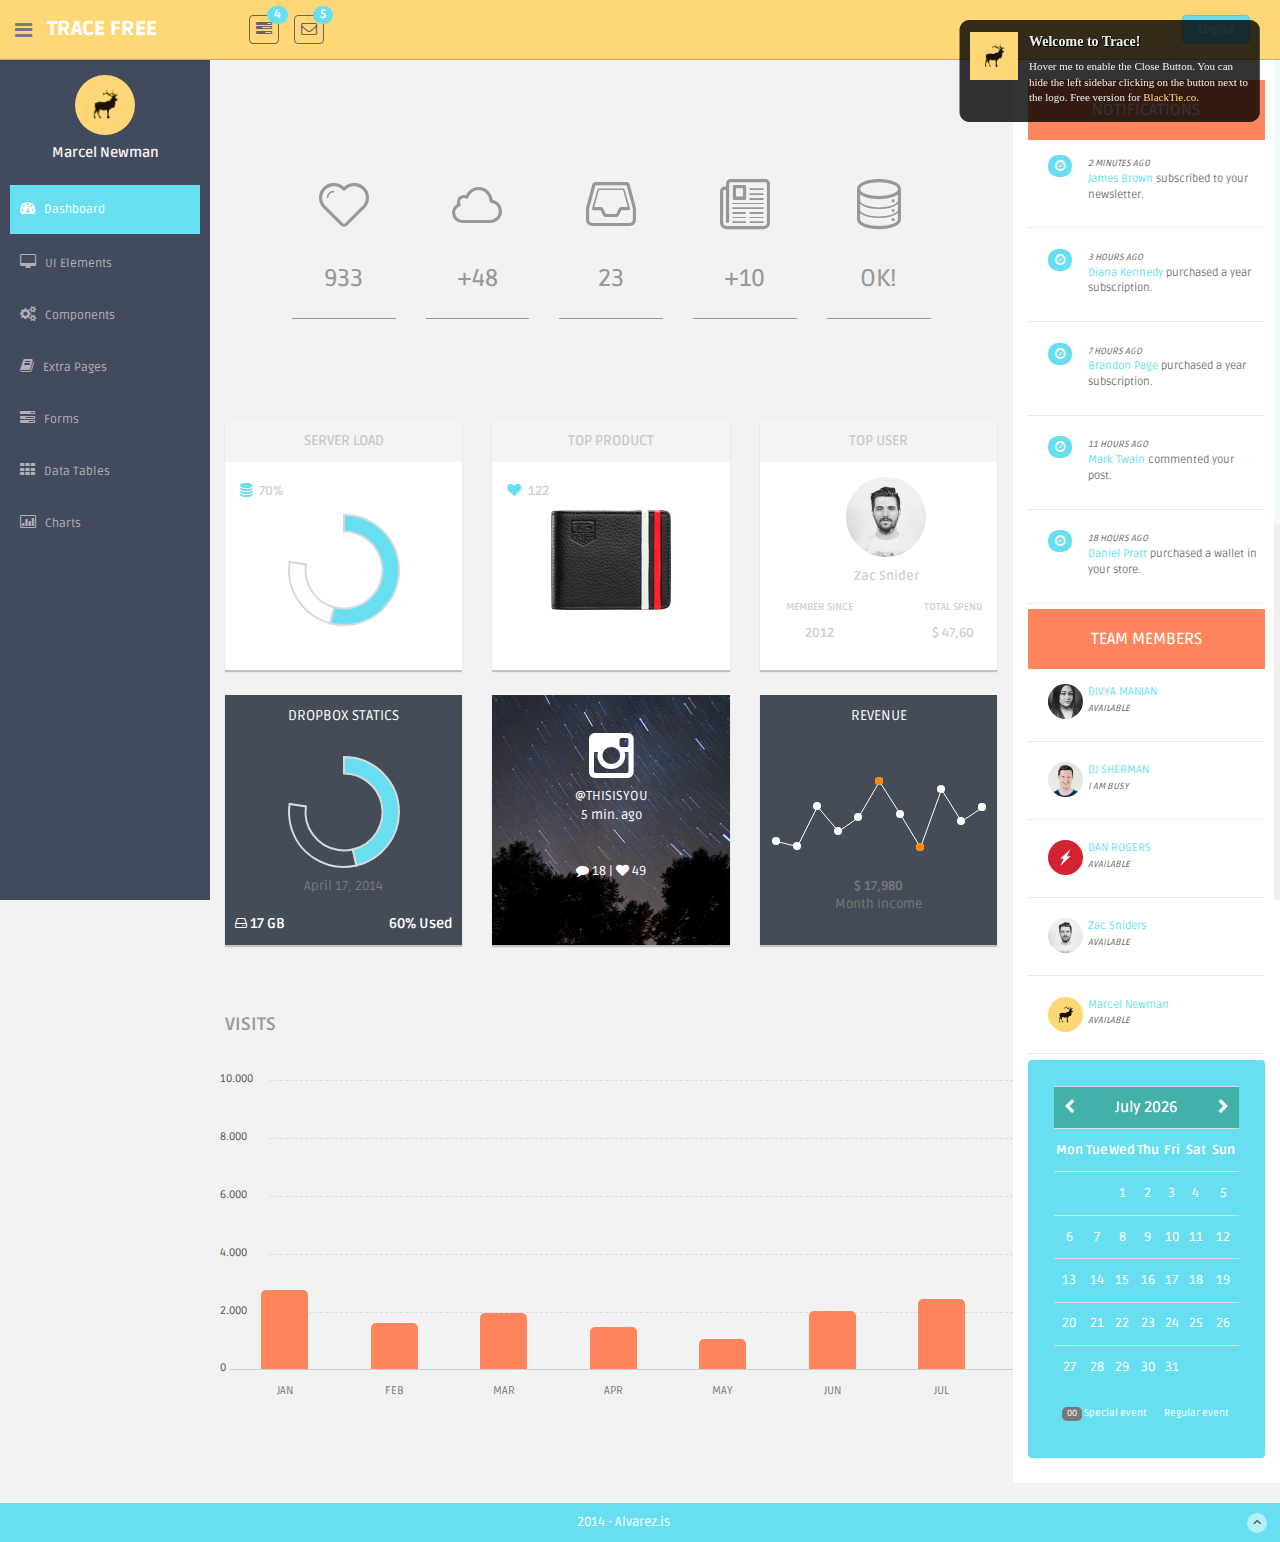
==== index.html @ e52ba489 "test" ====
<!DOCTYPE html>
<html lang="en">
  <head>
    <meta charset="utf-8">
    <meta name="viewport" content="width=device-width, initial-scale=1.0">
    <meta name="description" content="">
    <meta name="author" content="Dashboard">
    <meta name="keyword" content="Dashboard, Bootstrap, Admin, Template, Theme, Responsive, Fluid, Retina">

    <title>Trace - FREE Bootstrap Admin Template</title>

    <!-- Bootstrap core CSS -->
    <link href="assets/css/bootstrap.css" rel="stylesheet">
    <!--external css-->
    <link href="assets/font-awesome/css/font-awesome.css" rel="stylesheet" />
    <link rel="stylesheet" type="text/css" href="assets/css/zabuto_calendar.css">
    <link rel="stylesheet" type="text/css" href="assets/js/gritter/css/jquery.gritter.css" />
    <link rel="stylesheet" type="text/css" href="assets/lineicons/style.css">    
    
    <!-- Custom styles for this template -->
    <link href="assets/css/style.css" rel="stylesheet">
    <link href="assets/css/style-responsive.css" rel="stylesheet">

    <script src="assets/js/chart-master/Chart.js"></script>
    
    <!-- HTML5 shim and Respond.js IE8 support of HTML5 elements and media queries -->
    <!--[if lt IE 9]>
      <script src="https://oss.maxcdn.com/libs/html5shiv/3.7.0/html5shiv.js"></script>
      <script src="https://oss.maxcdn.com/libs/respond.js/1.4.2/respond.min.js"></script>
    <![endif]-->
  </head>

  <body>

  <section id="container" >
      <!-- **********************************************************************************************************************************************************
      TOP BAR CONTENT & NOTIFICATIONS
      *********************************************************************************************************************************************************** -->
      <!--header start-->
      <header class="header black-bg">
              <div class="sidebar-toggle-box">
                  <div class="fa fa-bars tooltips" data-placement="right" data-original-title="Toggle Navigation"></div>
              </div>
            <!--logo start-->
            <a href="index.html" class="logo"><b>Trace FREE</b></a>
            <!--logo end-->
            <div class="nav notify-row" id="top_menu">
                <!--  notification start -->
                <ul class="nav top-menu">
                    <!-- settings start -->
                    <li class="dropdown">
                        <a data-toggle="dropdown" class="dropdown-toggle" href="index.html#">
                            <i class="fa fa-tasks"></i>
                            <span class="badge bg-theme">4</span>
                        </a>
                        <ul class="dropdown-menu extended tasks-bar">
                            <div class="notify-arrow notify-arrow-green"></div>
                            <li>
                                <p class="green">You have 4 pending tasks</p>
                            </li>
                            <li>
                                <a href="index.html#">
                                    <div class="task-info">
                                        <div class="desc">Trace Admin Panel</div>
                                        <div class="percent">40%</div>
                                    </div>
                                    <div class="progress progress-striped">
                                        <div class="progress-bar progress-bar-success" role="progressbar" aria-valuenow="40" aria-valuemin="0" aria-valuemax="100" style="width: 40%">
                                            <span class="sr-only">40% Complete (success)</span>
                                        </div>
                                    </div>
                                </a>
                            </li>
                            <li>
                                <a href="index.html#">
                                    <div class="task-info">
                                        <div class="desc">Database Update</div>
                                        <div class="percent">60%</div>
                                    </div>
                                    <div class="progress progress-striped">
                                        <div class="progress-bar progress-bar-warning" role="progressbar" aria-valuenow="60" aria-valuemin="0" aria-valuemax="100" style="width: 60%">
                                            <span class="sr-only">60% Complete (warning)</span>
                                        </div>
                                    </div>
                                </a>
                            </li>
                            <li>
                                <a href="index.html#">
                                    <div class="task-info">
                                        <div class="desc">Product Development</div>
                                        <div class="percent">80%</div>
                                    </div>
                                    <div class="progress progress-striped">
                                        <div class="progress-bar progress-bar-info" role="progressbar" aria-valuenow="80" aria-valuemin="0" aria-valuemax="100" style="width: 80%">
                                            <span class="sr-only">80% Complete</span>
                                        </div>
                                    </div>
                                </a>
                            </li>
                            <li>
                                <a href="index.html#">
                                    <div class="task-info">
                                        <div class="desc">Payments Sent</div>
                                        <div class="percent">70%</div>
                                    </div>
                                    <div class="progress progress-striped">
                                        <div class="progress-bar progress-bar-danger" role="progressbar" aria-valuenow="70" aria-valuemin="0" aria-valuemax="100" style="width: 70%">
                                            <span class="sr-only">70% Complete (Important)</span>
                                        </div>
                                    </div>
                                </a>
                            </li>
                            <li class="external">
                                <a href="#">See All Tasks</a>
                            </li>
                        </ul>
                    </li>
                    <!-- settings end -->
                    <!-- inbox dropdown start-->
                    <li id="header_inbox_bar" class="dropdown">
                        <a data-toggle="dropdown" class="dropdown-toggle" href="index.html#">
                            <i class="fa fa-envelope-o"></i>
                            <span class="badge bg-theme">5</span>
                        </a>
                        <ul class="dropdown-menu extended inbox">
                            <div class="notify-arrow notify-arrow-green"></div>
                            <li>
                                <p class="green">You have 5 new messages</p>
                            </li>
                            <li>
                                <a href="index.html#">
                                    <span class="photo"><img alt="avatar" src="assets/img/ui-zac.jpg"></span>
                                    <span class="subject">
                                    <span class="from">Zac Snider</span>
                                    <span class="time">Just now</span>
                                    </span>
                                    <span class="message">
                                        Hi mate, how is everything?
                                    </span>
                                </a>
                            </li>
                            <li>
                                <a href="index.html#">
                                    <span class="photo"><img alt="avatar" src="assets/img/ui-divya.jpg"></span>
                                    <span class="subject">
                                    <span class="from">Divya Manian</span>
                                    <span class="time">40 mins.</span>
                                    </span>
                                    <span class="message">
                                     Hi, I need your help with this.
                                    </span>
                                </a>
                            </li>
                            <li>
                                <a href="index.html#">
                                    <span class="photo"><img alt="avatar" src="assets/img/ui-danro.jpg"></span>
                                    <span class="subject">
                                    <span class="from">Dan Rogers</span>
                                    <span class="time">2 hrs.</span>
                                    </span>
                                    <span class="message">
                                        Love your new Dashboard.
                                    </span>
                                </a>
                            </li>
                            <li>
                                <a href="index.html#">
                                    <span class="photo"><img alt="avatar" src="assets/img/ui-sherman.jpg"></span>
                                    <span class="subject">
                                    <span class="from">Dj Sherman</span>
                                    <span class="time">4 hrs.</span>
                                    </span>
                                    <span class="message">
                                        Please, answer asap.
                                    </span>
                                </a>
                            </li>
                            <li>
                                <a href="index.html#">See all messages</a>
                            </li>
                        </ul>
                    </li>
                    <!-- inbox dropdown end -->
                </ul>
                <!--  notification end -->
            </div>
            <div class="top-menu">
            	<ul class="nav pull-right top-menu">
                    <li><a class="logout" href="login.html">Logout</a></li>
            	</ul>
            </div>
        </header>
      <!--header end-->
      
      <!-- **********************************************************************************************************************************************************
      MAIN SIDEBAR MENU
      *********************************************************************************************************************************************************** -->
      <!--sidebar start-->
      <aside>
          <div id="sidebar"  class="nav-collapse ">
              <!-- sidebar menu start-->
              <ul class="sidebar-menu" id="nav-accordion">
              
              	  <p class="centered"><a href="profile.html"><img src="assets/img/ui-sam.jpg" class="img-circle" width="60"></a></p>
              	  <h5 class="centered">Marcel Newman</h5>
              	  	
                  <li class="mt">
                      <a class="active" href="index.html">
                          <i class="fa fa-dashboard"></i>
                          <span>Dashboard</span>
                      </a>
                  </li>

                  <li class="sub-menu">
                      <a href="javascript:;" >
                          <i class="fa fa-desktop"></i>
                          <span>UI Elements</span>
                      </a>
                      <ul class="sub">
                          <li><a  href="general.html">General</a></li>
                          <li><a  href="buttons.html">Buttons</a></li>
                          <li><a  href="panels.html">Panels</a></li>
                      </ul>
                  </li>

                  <li class="sub-menu">
                      <a href="javascript:;" >
                          <i class="fa fa-cogs"></i>
                          <span>Components</span>
                      </a>
                      <ul class="sub">
                          <li><a  href="calendar.html">Calendar</a></li>
                          <li><a  href="gallery.html">Gallery</a></li>
                          <li><a  href="todo_list.html">Todo List</a></li>
                      </ul>
                  </li>
                  <li class="sub-menu">
                      <a href="javascript:;" >
                          <i class="fa fa-book"></i>
                          <span>Extra Pages</span>
                      </a>
                      <ul class="sub">
                          <li><a  href="blank.html">Blank Page</a></li>
                          <li><a  href="login.html">Login</a></li>
                          <li><a  href="lock_screen.html">Lock Screen</a></li>
                      </ul>
                  </li>
                  <li class="sub-menu">
                      <a href="javascript:;" >
                          <i class="fa fa-tasks"></i>
                          <span>Forms</span>
                      </a>
                      <ul class="sub">
                          <li><a  href="form_component.html">Form Components</a></li>
                      </ul>
                  </li>
                  <li class="sub-menu">
                      <a href="javascript:;" >
                          <i class="fa fa-th"></i>
                          <span>Data Tables</span>
                      </a>
                      <ul class="sub">
                          <li><a  href="basic_table.html">Basic Table</a></li>
                          <li><a  href="responsive_table.html">Responsive Table</a></li>
                      </ul>
                  </li>
                  <li class="sub-menu">
                      <a href="javascript:;" >
                          <i class=" fa fa-bar-chart-o"></i>
                          <span>Charts</span>
                      </a>
                      <ul class="sub">
                          <li><a  href="morris.html">Morris</a></li>
                          <li><a  href="chartjs.html">Chartjs</a></li>
                      </ul>
                  </li>

              </ul>
              <!-- sidebar menu end-->
          </div>
      </aside>
      <!--sidebar end-->
      
      <!-- **********************************************************************************************************************************************************
      MAIN CONTENT
      *********************************************************************************************************************************************************** -->
      <!--main content start-->
      <section id="main-content">
          <section class="wrapper">

              <div class="row">
                  <div class="col-lg-9 main-chart">
                  
                  	<div class="row mtbox">
                  		<div class="col-md-2 col-sm-2 col-md-offset-1 box0">
                  			<div class="box1">
					  			<span class="li_heart"></span>
					  			<h3>933</h3>
                  			</div>
					  			<p>933 People liked your page the last 24hs. Whoohoo!</p>
                  		</div>
                  		<div class="col-md-2 col-sm-2 box0">
                  			<div class="box1">
					  			<span class="li_cloud"></span>
					  			<h3>+48</h3>
                  			</div>
					  			<p>48 New files were added in your cloud storage.</p>
                  		</div>
                  		<div class="col-md-2 col-sm-2 box0">
                  			<div class="box1">
					  			<span class="li_stack"></span>
					  			<h3>23</h3>
                  			</div>
					  			<p>You have 23 unread messages in your inbox.</p>
                  		</div>
                  		<div class="col-md-2 col-sm-2 box0">
                  			<div class="box1">
					  			<span class="li_news"></span>
					  			<h3>+10</h3>
                  			</div>
					  			<p>More than 10 news were added in your reader.</p>
                  		</div>
                  		<div class="col-md-2 col-sm-2 box0">
                  			<div class="box1">
					  			<span class="li_data"></span>
					  			<h3>OK!</h3>
                  			</div>
					  			<p>Your server is working perfectly. Relax & enjoy.</p>
                  		</div>
                  	
                  	</div><!-- /row mt -->	
                  
                      
                      <div class="row mt">
                      <!-- SERVER STATUS PANELS -->
                      	<div class="col-md-4 col-sm-4 mb">
                      		<div class="white-panel pn donut-chart">
                      			<div class="white-header">
						  			<h5>SERVER LOAD</h5>
                      			</div>
								<div class="row">
									<div class="col-sm-6 col-xs-6 goleft">
										<p><i class="fa fa-database"></i> 70%</p>
									</div>
	                      		</div>
								<canvas id="serverstatus01" height="120" width="120"></canvas>
								<script>
									var doughnutData = [
											{
												value: 70,
												color:"#68dff0"
											},
											{
												value : 30,
												color : "#fdfdfd"
											}
										];
										var myDoughnut = new Chart(document.getElementById("serverstatus01").getContext("2d")).Doughnut(doughnutData);
								</script>
	                      	</div><! --/grey-panel -->
                      	</div><!-- /col-md-4-->
                      	

                      	<div class="col-md-4 col-sm-4 mb">
                      		<div class="white-panel pn">
                      			<div class="white-header">
						  			<h5>TOP PRODUCT</h5>
                      			</div>
								<div class="row">
									<div class="col-sm-6 col-xs-6 goleft">
										<p><i class="fa fa-heart"></i> 122</p>
									</div>
									<div class="col-sm-6 col-xs-6"></div>
	                      		</div>
	                      		<div class="centered">
										<img src="assets/img/product.png" width="120">
	                      		</div>
                      		</div>
                      	</div><!-- /col-md-4 -->
                      	
						<div class="col-md-4 mb">
							<!-- WHITE PANEL - TOP USER -->
							<div class="white-panel pn">
								<div class="white-header">
									<h5>TOP USER</h5>
								</div>
								<p><img src="assets/img/ui-zac.jpg" class="img-circle" width="80"></p>
								<p><b>Zac Snider</b></p>
								<div class="row">
									<div class="col-md-6">
										<p class="small mt">MEMBER SINCE</p>
										<p>2012</p>
									</div>
									<div class="col-md-6">
										<p class="small mt">TOTAL SPEND</p>
										<p>$ 47,60</p>
									</div>
								</div>
							</div>
						</div><!-- /col-md-4 -->
                      	

                    </div><!-- /row -->
                    
                    				
					<div class="row">
						<!-- TWITTER PANEL -->
						<div class="col-md-4 mb">
                      		<div class="darkblue-panel pn">
                      			<div class="darkblue-header">
						  			<h5>DROPBOX STATICS</h5>
                      			</div>
								<canvas id="serverstatus02" height="120" width="120"></canvas>
								<script>
									var doughnutData = [
											{
												value: 60,
												color:"#68dff0"
											},
											{
												value : 40,
												color : "#444c57"
											}
										];
										var myDoughnut = new Chart(document.getElementById("serverstatus02").getContext("2d")).Doughnut(doughnutData);
								</script>
								<p>April 17, 2014</p>
								<footer>
									<div class="pull-left">
										<h5><i class="fa fa-hdd-o"></i> 17 GB</h5>
									</div>
									<div class="pull-right">
										<h5>60% Used</h5>
									</div>
								</footer>
                      		</div><! -- /darkblue panel -->
						</div><!-- /col-md-4 -->
						
						
						<div class="col-md-4 mb">
							<!-- INSTAGRAM PANEL -->
							<div class="instagram-panel pn">
								<i class="fa fa-instagram fa-4x"></i>
								<p>@THISISYOU<br/>
									5 min. ago
								</p>
								<p><i class="fa fa-comment"></i> 18 | <i class="fa fa-heart"></i> 49</p>
							</div>
						</div><!-- /col-md-4 -->
						
						<div class="col-md-4 col-sm-4 mb">
							<!-- REVENUE PANEL -->
							<div class="darkblue-panel pn">
								<div class="darkblue-header">
									<h5>REVENUE</h5>
								</div>
								<div class="chart mt">
									<div class="sparkline" data-type="line" data-resize="true" data-height="75" data-width="90%" data-line-width="1" data-line-color="#fff" data-spot-color="#fff" data-fill-color="" data-highlight-line-color="#fff" data-spot-radius="4" data-data="[200,135,667,333,526,996,564,123,890,464,655]"></div>
								</div>
								<p class="mt"><b>$ 17,980</b><br/>Month Income</p>
							</div>
						</div><!-- /col-md-4 -->
						
					</div><!-- /row -->
					
					<div class="row mt">
                      <!--CUSTOM CHART START -->
                      <div class="border-head">
                          <h3>VISITS</h3>
                      </div>
                      <div class="custom-bar-chart">
                          <ul class="y-axis">
                              <li><span>10.000</span></li>
                              <li><span>8.000</span></li>
                              <li><span>6.000</span></li>
                              <li><span>4.000</span></li>
                              <li><span>2.000</span></li>
                              <li><span>0</span></li>
                          </ul>
                          <div class="bar">
                              <div class="title">JAN</div>
                              <div class="value tooltips" data-original-title="8.500" data-toggle="tooltip" data-placement="top">85%</div>
                          </div>
                          <div class="bar ">
                              <div class="title">FEB</div>
                              <div class="value tooltips" data-original-title="5.000" data-toggle="tooltip" data-placement="top">50%</div>
                          </div>
                          <div class="bar ">
                              <div class="title">MAR</div>
                              <div class="value tooltips" data-original-title="6.000" data-toggle="tooltip" data-placement="top">60%</div>
                          </div>
                          <div class="bar ">
                              <div class="title">APR</div>
                              <div class="value tooltips" data-original-title="4.500" data-toggle="tooltip" data-placement="top">45%</div>
                          </div>
                          <div class="bar">
                              <div class="title">MAY</div>
                              <div class="value tooltips" data-original-title="3.200" data-toggle="tooltip" data-placement="top">32%</div>
                          </div>
                          <div class="bar ">
                              <div class="title">JUN</div>
                              <div class="value tooltips" data-original-title="6.200" data-toggle="tooltip" data-placement="top">62%</div>
                          </div>
                          <div class="bar">
                              <div class="title">JUL</div>
                              <div class="value tooltips" data-original-title="7.500" data-toggle="tooltip" data-placement="top">75%</div>
                          </div>
                      </div>
                      <!--custom chart end-->
					</div><!-- /row -->	
					
                  </div><!-- /col-lg-9 END SECTION MIDDLE -->
                  
                  
      <!-- **********************************************************************************************************************************************************
      RIGHT SIDEBAR CONTENT
      *********************************************************************************************************************************************************** -->                  
                  
                  <div class="col-lg-3 ds">
                    <!--COMPLETED ACTIONS DONUTS CHART-->
						<h3>NOTIFICATIONS</h3>
                                        
                      <!-- First Action -->
                      <div class="desc">
                      	<div class="thumb">
                      		<span class="badge bg-theme"><i class="fa fa-clock-o"></i></span>
                      	</div>
                      	<div class="details">
                      		<p><muted>2 Minutes Ago</muted><br/>
                      		   <a href="#">James Brown</a> subscribed to your newsletter.<br/>
                      		</p>
                      	</div>
                      </div>
                      <!-- Second Action -->
                      <div class="desc">
                      	<div class="thumb">
                      		<span class="badge bg-theme"><i class="fa fa-clock-o"></i></span>
                      	</div>
                      	<div class="details">
                      		<p><muted>3 Hours Ago</muted><br/>
                      		   <a href="#">Diana Kennedy</a> purchased a year subscription.<br/>
                      		</p>
                      	</div>
                      </div>
                      <!-- Third Action -->
                      <div class="desc">
                      	<div class="thumb">
                      		<span class="badge bg-theme"><i class="fa fa-clock-o"></i></span>
                      	</div>
                      	<div class="details">
                      		<p><muted>7 Hours Ago</muted><br/>
                      		   <a href="#">Brandon Page</a> purchased a year subscription.<br/>
                      		</p>
                      	</div>
                      </div>
                      <!-- Fourth Action -->
                      <div class="desc">
                      	<div class="thumb">
                      		<span class="badge bg-theme"><i class="fa fa-clock-o"></i></span>
                      	</div>
                      	<div class="details">
                      		<p><muted>11 Hours Ago</muted><br/>
                      		   <a href="#">Mark Twain</a> commented your post.<br/>
                      		</p>
                      	</div>
                      </div>
                      <!-- Fifth Action -->
                      <div class="desc">
                      	<div class="thumb">
                      		<span class="badge bg-theme"><i class="fa fa-clock-o"></i></span>
                      	</div>
                      	<div class="details">
                      		<p><muted>18 Hours Ago</muted><br/>
                      		   <a href="#">Daniel Pratt</a> purchased a wallet in your store.<br/>
                      		</p>
                      	</div>
                      </div>

                       <!-- USERS ONLINE SECTION -->
						<h3>TEAM MEMBERS</h3>
                      <!-- First Member -->
                      <div class="desc">
                      	<div class="thumb">
                      		<img class="img-circle" src="assets/img/ui-divya.jpg" width="35px" height="35px" align="">
                      	</div>
                      	<div class="details">
                      		<p><a href="#">DIVYA MANIAN</a><br/>
                      		   <muted>Available</muted>
                      		</p>
                      	</div>
                      </div>
                      <!-- Second Member -->
                      <div class="desc">
                      	<div class="thumb">
                      		<img class="img-circle" src="assets/img/ui-sherman.jpg" width="35px" height="35px" align="">
                      	</div>
                      	<div class="details">
                      		<p><a href="#">DJ SHERMAN</a><br/>
                      		   <muted>I am Busy</muted>
                      		</p>
                      	</div>
                      </div>
                      <!-- Third Member -->
                      <div class="desc">
                      	<div class="thumb">
                      		<img class="img-circle" src="assets/img/ui-danro.jpg" width="35px" height="35px" align="">
                      	</div>
                      	<div class="details">
                      		<p><a href="#">DAN ROGERS</a><br/>
                      		   <muted>Available</muted>
                      		</p>
                      	</div>
                      </div>
                      <!-- Fourth Member -->
                      <div class="desc">
                      	<div class="thumb">
                      		<img class="img-circle" src="assets/img/ui-zac.jpg" width="35px" height="35px" align="">
                      	</div>
                      	<div class="details">
                      		<p><a href="#">Zac Sniders</a><br/>
                      		   <muted>Available</muted>
                      		</p>
                      	</div>
                      </div>
                      <!-- Fifth Member -->
                      <div class="desc">
                      	<div class="thumb">
                      		<img class="img-circle" src="assets/img/ui-sam.jpg" width="35px" height="35px" align="">
                      	</div>
                      	<div class="details">
                      		<p><a href="#">Marcel Newman</a><br/>
                      		   <muted>Available</muted>
                      		</p>
                      	</div>
                      </div>

                        <!-- CALENDAR-->
                        <div id="calendar" class="mb">
                            <div class="panel green-panel no-margin">
                                <div class="panel-body">
                                    <div id="date-popover" class="popover top" style="cursor: pointer; disadding: block; margin-left: 33%; margin-top: -50px; width: 175px;">
                                        <div class="arrow"></div>
                                        <h3 class="popover-title" style="disadding: none;"></h3>
                                        <div id="date-popover-content" class="popover-content"></div>
                                    </div>
                                    <div id="my-calendar"></div>
                                </div>
                            </div>
                        </div><!-- / calendar -->
                      
                  </div><!-- /col-lg-3 -->
              </div><! --/row -->
          </section>
      </section>

      <!--main content end-->
      <!--footer start-->
      <footer class="site-footer">
          <div class="text-center">
              2014 - Alvarez.is
              <a href="index.html#" class="go-top">
                  <i class="fa fa-angle-up"></i>
              </a>
          </div>
      </footer>
      <!--footer end-->
  </section>

    <!-- js placed at the end of the document so the pages load faster -->
    <script src="assets/js/jquery.js"></script>
    <script src="assets/js/jquery-1.8.3.min.js"></script>
    <script src="assets/js/bootstrap.min.js"></script>
    <script class="include" type="text/javascript" src="assets/js/jquery.dcjqaccordion.2.7.js"></script>
    <script src="assets/js/jquery.scrollTo.min.js"></script>
    <script src="assets/js/jquery.nicescroll.js" type="text/javascript"></script>
    <script src="assets/js/jquery.sparkline.js"></script>


    <!--common script for all pages-->
    <script src="assets/js/common-scripts.js"></script>
    
    <script type="text/javascript" src="assets/js/gritter/js/jquery.gritter.js"></script>
    <script type="text/javascript" src="assets/js/gritter-conf.js"></script>

    <!--script for this page-->
    <script src="assets/js/sparkline-chart.js"></script>    
	<script src="assets/js/zabuto_calendar.js"></script>	
	
	<script type="text/javascript">
        $(document).ready(function () {
        var unique_id = $.gritter.add({
            // (string | mandatory) the heading of the notification
            title: 'Welcome to Trace!',
            // (string | mandatory) the text inside the notification
            text: 'Hover me to enable the Close Button. You can hide the left sidebar clicking on the button next to the logo. Free version for <a href="http://blacktie.co" target="_blank" style="color:#ffd777">BlackTie.co</a>.',
            // (string | optional) the image to display on the left
            image: 'assets/img/ui-sam.jpg',
            // (bool | optional) if you want it to fade out on its own or just sit there
            sticky: true,
            // (int | optional) the time you want it to be alive for before fading out
            time: '',
            // (string | optional) the class name you want to apply to that specific message
            class_name: 'my-sticky-class'
        });

        return false;
        });
	</script>
	
	<script type="application/javascript">
        $(document).ready(function () {
            $("#date-popover").popover({html: true, trigger: "manual"});
            $("#date-popover").hide();
            $("#date-popover").click(function (e) {
                $(this).hide();
            });
        
            $("#my-calendar").zabuto_calendar({
                action: function () {
                    return myDateFunction(this.id, false);
                },
                action_nav: function () {
                    return myNavFunction(this.id);
                },
                ajax: {
                    url: "show_data.php?action=1",
                    modal: true
                },
                legend: [
                    {type: "text", label: "Special event", badge: "00"},
                    {type: "block", label: "Regular event", }
                ]
            });
        });
        
        
        function myNavFunction(id) {
            $("#date-popover").hide();
            var nav = $("#" + id).data("navigation");
            var to = $("#" + id).data("to");
            console.log('nav ' + nav + ' to: ' + to.month + '/' + to.year);
        }
    </script>
  

  </body>
</html>
---- assets/css/zabuto_calendar.css ----
/**
 * Zabuto Calendar
 */

div.zabuto_calendar {
    margin: 0;
    padding: 10px;
}

.calendar-month-header 		{font-size:116%!important;}
.calendar-month-header th 	{font-weight:600!important;}

div.zabuto_calendar .table {
    width: 100%;
    margin: 0;
    padding: 0px;
}

div.zabuto_calendar .table th,
div.zabuto_calendar .table td {
    padding: 11.9px 0px;
    text-align: center;
}

div.zabuto_calendar .table tr th,
div.zabuto_calendar .table tr td {
    background-color:;
}

div.zabuto_calendar .table tr.calendar-month-header th {
    background-color:;
}

div.zabuto_calendar .table tr.calendar-month-header th span {
    cursor: pointer;
    display: inline-block;
    padding-bottom:0px;
	
}

div.zabuto_calendar .table tr.calendar-dow-header th {
    background-color:;
}

div.zabuto_calendar .table tr:last-child {
    border-bottom: 0px solid #dddddd;
}

div.zabuto_calendar .table tr.calendar-month-header th {
    padding:10px;
	
	}

div.zabuto_calendar .table-bordered tr.calendar-month-header th {
    border-left: 0;
    border-right: 0;
}

div.zabuto_calendar .table-bordered tr.calendar-month-header th:first-child {
    border-left: 0px solid #dddddd;
}

div.zabuto_calendar div.calendar-month-navigation {
    cursor: pointer;
    margin: 0;
    padding: 0;
    padding-top:0px;
}

div.zabuto_calendar tr.calendar-dow-header th,
div.zabuto_calendar tr.calendar-dow td {
    width: 14%;
}

div.zabuto_calendar .table tr td div.day {
    margin: 0px;
    padding-top: 0px;
    padding-bottom: 0px;
}

/* actions and events */
div.zabuto_calendar .table tr td.event div.day,
div.zabuto_calendar ul.legend li.event {
    background-color:;
}

div.zabuto_calendar .table tr td.dow-clickable,
div.zabuto_calendar .table tr td.event-clickable {
    cursor: pointer;
}

/* badge */
div.zabuto_calendar .badge-today,
div.zabuto_calendar div.legend span.badge-today {
    background-color:;
    color: #ffffff;
    text-shadow: none;
}

div.zabuto_calendar .badge-event,
div.zabuto_calendar div.legend span.badge-event {
    background-color:;
    color: #ffffff;
    text-shadow: none;
}

div.zabuto_calendar .badge-event {
    font-size: 0.95em;
    padding-left: 8px;
    padding-right: 8px;
    padding-bottom: 4px;
}

/* legend */
div.zabuto_calendar div.legend {
    margin-top: 15px;
    text-align: right;
	padding-right:10px;
	padding-bottom:10px;
}

div.zabuto_calendar div.legend span {
    font-size: 10px;
    font-weight: normal;
}

div.zabuto_calendar div.legend span.legend-text:after,
div.zabuto_calendar div.legend span.legend-block:after,
div.zabuto_calendar div.legend span.legend-list:after,
div.zabuto_calendar div.legend span.legend-spacer:after {
    content: ' ';
}

div.zabuto_calendar div.legend span.legend-spacer {
    padding-left: 25px;
}

div.zabuto_calendar ul.legend > span {
    padding-left: 2px;
}

div.zabuto_calendar ul.legend {
    display: inline-block;
    list-style: none outside none;
    margin: 0;
    padding: 0;
}

div.zabuto_calendar ul.legend li {
    display: inline-block;
    height: 8px;
    width: 8px;
    margin-left: 5px;
}

div.zabuto_calendar ul.legend
div.zabuto_calendar ul.legend li:first-child {
    margin-left: 7px;
}

div.zabuto_calendar ul.legend li:last-child {
    margin-right: 5px;
}

div.zabuto_calendar div.legend span.badge {
    font-size: 0.9em;
    border-radius: 5px 5px 5px 5px;
    padding-left: 5px;
    padding-right: 5px;
    padding-top: 2px;
    padding-bottom: 3px;
}

/* responsive */
@media (max-width: 979px) {
    div.zabuto_calendar .table th,
    div.zabuto_calendar .table td {
        padding: 2px 1px;
    }
}
---- assets/lineicons/style.css ----
@font-face {
	font-family: 'linecons';
	src:url('fonts/linecons.eot');
}
@font-face {
	font-family: 'linecons';
	src: url([data-uri]) format('svg'),
		 url([data-uri]) format('truetype');
	font-weight: normal;
	font-style: normal;
}

/* Use the following CSS code if you want to use data attributes for inserting your icons */
[data-icon]:before {
	font-family: 'linecons';
	content: attr(data-icon);
	speak: none;
	font-weight: normal;
	line-height: 1;
	-webkit-font-smoothing: antialiased;
}

/* Use the following CSS code if you want to have a class per icon */
[class^="li_"]:before, [class*=" li_"]:before {
	font-family: 'linecons';
	font-style: normal;
	speak: none;
	font-weight: normal;
	line-height: 1;
	-webkit-font-smoothing: antialiased;
}
.li_heart:before {
	content: "\e000";
}
.li_cloud:before {
	content: "\e001";
}
.li_star:before {
	content: "\e002";
}
.li_tv:before {
	content: "\e003";
}
.li_sound:before {
	content: "\e004";
}
.li_video:before {
	content: "\e005";
}
.li_trash:before {
	content: "\e006";
}
.li_user:before {
	content: "\e007";
}
.li_key:before {
	content: "\e008";
}
.li_search:before {
	content: "\e009";
}
.li_settings:before {
	content: "\e00a";
}
.li_camera:before {
	content: "\e00b";
}
.li_tag:before {
	content: "\e00c";
}
.li_lock:before {
	content: "\e00d";
}
.li_bulb:before {
	content: "\e00e";
}
.li_pen:before {
	content: "\e00f";
}
.li_diamond:before {
	content: "\e010";
}
.li_display:before {
	content: "\e011";
}
.li_location:before {
	content: "\e012";
}
.li_eye:before {
	content: "\e013";
}
.li_bubble:before {
	content: "\e014";
}
.li_stack:before {
	content: "\e015";
}
.li_cup:before {
	content: "\e016";
}
.li_phone:before {
	content: "\e017";
}
.li_news:before {
	content: "\e018";
}
.li_mail:before {
	content: "\e019";
}
.li_like:before {
	content: "\e01a";
}
.li_photo:before {
	content: "\e01b";
}
.li_note:before {
	content: "\e01c";
}
.li_clock:before {
	content: "\e01d";
}
.li_paperplane:before {
	content: "\e01e";
}
.li_params:before {
	content: "\e01f";
}
.li_banknote:before {
	content: "\e020";
}
.li_data:before {
	content: "\e021";
}
.li_music:before {
	content: "\e022";
}
.li_megaphone:before {
	content: "\e023";
}
.li_study:before {
	content: "\e024";
}
.li_lab:before {
	content: "\e025";
}
.li_food:before {
	content: "\e026";
}
.li_t-shirt:before {
	content: "\e027";
}
.li_fire:before {
	content: "\e028";
}
.li_clip:before {
	content: "\e029";
}
.li_shop:before {
	content: "\e02a";
}
.li_calendar:before {
	content: "\e02b";
}
.li_vallet:before {
	content: "\e02c";
}
.li_vynil:before {
	content: "\e02d";
}
.li_truck:before {
	content: "\e02e";
}
.li_world:before {
	content: "\e02f";
}
---- assets/css/style.css ----
/*
Template Name: DASHGUM FREE - Bootstrap 3.2 Admin Theme
Template Version: 1.0
Author: Carlos Alvarez
Website: http://blacktie.co
Premium: http://www.gridgum.com
*/

/* Import fonts */
@import url(http://fonts.googleapis.com/css?family=Ruda:400,700,900);

/* BASIC THEME CONFIGURATION */
body {
    color: #797979;
	background: #f2f2f2;
    font-family: 'Ruda', sans-serif;
    padding: 0px !important;
    margin: 0px !important;
    font-size:13px;
}

ul li {
    list-style: none;
}

a, a:hover, a:focus {
    text-decoration: none;
    outline: none;
}
::selection {

    background: #68dff0;
    color: #fff;
}
::-moz-selection {
    background: #68dff0;
    color: #fff;
}

#container {
    width: 100%;
    height: 100%;
}

/* Bootstrap Modifications */
.modal-header {
	background: #68dff0;
}

.modal-title {
	color: white;
}

.btn-round {
	border-radius: 20px;
	-webkit-border-radius: 20px;
}

.accordion-heading .accordion-toggle {
	display: block;
	cursor: pointer;
	border-top: 1px solid #F5F5F5;
	padding: 5px 0px;
	line-height: 28.75px;
	text-transform: uppercase;
	color: #1a1a1a;
	background-color: #ffffff;
	outline: none !important;
	text-decoration: none;
}	



/*Theme Backgrounds*/

.bg-theme {
	background-color: #68dff0;
}

.bg-theme02 {
	background-color: #ac92ec;
}

.bg-theme03 {
  background-color: #48cfad;
}

.bg-theme04 {
  background-color: #ed5565;
}
/*Theme Buttons*/

.btn-theme {
  color: #fff;
  background-color: #68dff0;
  border-color: #48bcb4;
}
.btn-theme:hover,
.btn-theme:focus,
.btn-theme:active,
.btn-theme.active,
.open .dropdown-toggle.btn-theme {
  color: #fff;
  background-color: #48bcb4;
  border-color: #48bcb4;
}

.btn-theme02 {
  color: #fff;
  background-color: #ac92ec;
  border-color: #967adc;
}
.btn-theme02:hover,
.btn-theme02:focus,
.btn-theme02:active,
.btn-theme02.active,
.open .dropdown-toggle.btn-theme02 {
  color: #fff;
  background-color: #967adc;
  border-color: #967adc;
}

.btn-theme03 {
  color: #fff;
  background-color: #48cfad;
  border-color: #37bc9b;
}
.btn-theme03:hover,
.btn-theme03:focus,
.btn-theme03:active,
.btn-theme03.active,
.open .dropdown-toggle.btn-theme03 {
  color: #fff;
  background-color: #37bc9b;
  border-color: #37bc9b;
}

.btn-theme04 {
  color: #fff;
  background-color: #ed5565;
  border-color: #da4453;
}
.btn-theme04:hover,
.btn-theme04:focus,
.btn-theme04:active,
.btn-theme04.active,
.open .dropdown-toggle.btn-theme04 {
  color: #fff;
  background-color: #da4453;
  border-color: #da4453;
}

.btn-clear-g {
	color: #48bcb4;
	background: transparent;
	border-color: #48bcb4;
}

.btn-clear-g:hover {
	color: white;
}

hr {
  margin-top: 20px;
  margin-bottom: 20px;
  border: 0;
  border-top: 1px solid #797979;
}



/*Helpers*/

.centered {
	text-align: center;
}

.goleft {
	text-align: left;
}

.goright {
	text-align: right;
}

.mt {
	margin-top: 25px;
}

.mb {
	margin-bottom: 25px;
}

.ml {
	margin-left: 5px;
	}

.no-padding {
	padding: 0 !important;
}

.no-margin {
	margin: 0 !important;
}

/*Exclusive Theme Colors Configuration*/

.label-theme {
	background-color: #68dff0;
}

.bg-theme {
	background-color: #68dff0;
}

ul.top-menu > li > .logout {
	color: #f2f2f2;
	font-size: 12px;
	border-radius: 4px;
	-webkit-border-radius: 4px;
	border: 1px solid #64c3c2 !important;
	padding: 5px 15px;
	margin-right: 15px;
	background: #68dff0;
	margin-top: 15px;
}


/*sidebar navigation*/

#sidebar {
    width: 210px;
    height: 100%;
    position: fixed;
    background: #424a5d;
}

#sidebar h5 {
	color: #f2f2f2;
	font-weight: 700;
}

#sidebar ul li {
    position: relative;
}

#sidebar .sub-menu > .sub li  {
    padding-left: 32px;
}

#sidebar .sub-menu > .sub li:last-child {
    padding-bottom: 10px;
}

/*LEFT NAVIGATION ICON*/
.dcjq-icon {
    height:17px;
    width:17px;
    display:inline-block;
    background: url("../img/nav-expand.png") no-repeat top;
    border-radius:3px;
    -moz-border-radius:3px;
    -webkit-border-radius:3px;
    position:absolute;
    right:10px;
    top:15px;
}
.active .dcjq-icon {
    background: url("../img/nav-expand.png") no-repeat bottom;
    border-radius:3px;
    -moz-border-radius:3px;
    -webkit-border-radius:3px;
}
/*---*/

.nav-collapse.collapse {
    display: inline;
}

ul.sidebar-menu , ul.sidebar-menu li ul.sub{
    margin: -2px 0 0;
    padding: 0;
}

ul.sidebar-menu {
    margin-top: 75px;
}

#sidebar > ul > li > ul.sub {
    display: none;
}

#sidebar > ul > li.active > ul.sub, #sidebar > ul > li > ul.sub > li > a {
    display: block;
}

ul.sidebar-menu li ul.sub li{
    background: #424a5d;
    margin-bottom: 0;
    margin-left: 0;
    margin-right: 0;
}

ul.sidebar-menu li ul.sub li:last-child{
    border-radius: 0 0 4px 4px;
    -webkit-border-radius: 0 0 4px 4px;
}

ul.sidebar-menu li ul.sub li a {
    font-size: 12px;
    padding: 6px 0;
    line-height: 35px;
    height: 35px;
    -webkit-transition: all 0.3s ease;
    -moz-transition: all 0.3s ease;
    -o-transition: all 0.3s ease;
    -ms-transition: all 0.3s ease;
    transition: all 0.3s ease;
    color: #aeb2b7;
}

ul.sidebar-menu li ul.sub li a:hover {
	color: white;
	background: transparent;
}

ul.sidebar-menu li ul.sub li.active a {
    color: #68dff0;
    -webkit-transition: all 0.3s ease;
    -moz-transition: all 0.3s ease;
    -o-transition: all 0.3s ease;
    -ms-transition: all 0.3s ease;
    transition: all 0.3s ease;
    display: block;
}

ul.sidebar-menu li{
    /*line-height: 20px !important;*/
    margin-bottom: 5px;
    margin-left:10px;
    margin-right:10px;
}

ul.sidebar-menu li.sub-menu{
    line-height: 15px;
}

ul.sidebar-menu li a span{
    display: inline-block;
}

ul.sidebar-menu li a{
    color: #aeb2b7;
    text-decoration: none;
    display: block;
    padding: 15px 0 15px 10px;
    font-size: 12px;
    outline: none;
    -webkit-transition: all 0.3s ease;
    -moz-transition: all 0.3s ease;
    -o-transition: all 0.3s ease;
    -ms-transition: all 0.3s ease;
    transition: all 0.3s ease;
}

ul.sidebar-menu li a.active, ul.sidebar-menu li a:hover, ul.sidebar-menu li a:focus {
    background: #68dff0;
    color: #fff;
    display: block;

    -webkit-transition: all 0.3s ease;
    -moz-transition: all 0.3s ease;
    -o-transition: all 0.3s ease;
    -ms-transition: all 0.3s ease;
    transition: all 0.3s ease;
}


ul.sidebar-menu li a i {
    font-size: 15px;
    padding-right: 6px;
}

ul.sidebar-menu li a:hover i, ul.sidebar-menu li a:focus i {
    color: #fff;
}

ul.sidebar-menu li a.active i {
    color: #fff;
}


.mail-info, .mail-info:hover {
    margin: -3px 6px 0 0;
    font-size: 11px;
}

/* MAIN CONTENT CONFIGURATION */
#main-content {
    margin-left: 210px;
}

.header, .footer {
    min-height: 60px;
    padding: 0 15px;
}

.header {
    position: fixed;
    left: 0;
    right: 0;
    z-index: 1002;
}

.black-bg {
    background: #ffd777;
    border-bottom: 1px solid #c9aa5f;
}

.wrapper {
    display: inline-block;
    margin-top: 60px;
    padding-left: 15px;
    padding-right: 15px;
    padding-bottom: 15px;
    padding-top: 0px;
    width: 100%;
}

a.logo {
    font-size: 20px;
    color: #ffffff;
    float: left;
    margin-top: 15px;
    text-transform: uppercase;
}

a.logo b {
    font-weight: 900;
}

a.logo:hover, a.logo:focus {
    text-decoration: none;
    outline: none;
}

a.logo span {
    color: #68dff0;
}


/*notification*/
#top_menu .nav > li, ul.top-menu > li {
    float: left;
}

.notify-row {
    float: left;
    margin-top: 15px;
    margin-left: 92px;
}

.notify-row .notification span.label {
    display: inline-block;
    height: 18px;
    width: 20px;
    padding: 5px;
}

ul.top-menu > li > a {
    color: #666666;
    font-size: 16px;
    border-radius: 4px;
    -webkit-border-radius: 4px;
    border:1px solid #666666 !important;
    padding: 2px 6px;
    margin-right: 15px;
}

ul.top-menu > li > a:hover, ul.top-menu > li > a:focus {
    border:1px solid #b6b6b6 !important;
    background-color: transparent !important;
    border-color: #b6b6b6 !important;
    text-decoration: none;
    border-radius: 4px;
    -webkit-border-radius: 4px;
    color: #b6b6b6 !important;
}

.notify-row .badge {
    position: absolute;
    right: -10px;
    top: -10px;
    z-index: 100;
}

.dropdown-menu.extended {
    max-width: 300px !important;
    min-width: 160px !important;
    top: 42px;
    width: 235px !important;
    padding: 0;
    box-shadow: 0 2px 5px rgba(0, 0, 0, 0.176) !important;
    border: none !important;
    border-radius: 4px;
    -webkit-border-radius: 4px;
}

@media screen and (-webkit-min-device-pixel-ratio:0) {
    /* Safari and Chrome */
    .dropdown-menu.extended  {
        box-shadow: 0 2px 8px rgba(0, 0, 0, 0.176) !important;
    };
    }

.dropdown-menu.extended li p {
    background-color: #F1F2F7;
    color: #666666;
    margin: 0;
    padding: 10px;
    border-radius: 4px 4px 0px 0px;
    -webkit-border-radius: 4px 4px 0px 0px;
}

.dropdown-menu.extended li p.green {
    background-color: #68dff0;
    color: #fff;
}

.dropdown-menu.extended li p.yellow {
    background-color: #fcb322;
    color: #fff;
}

.dropdown-menu.extended li a {
    border-bottom: 1px solid #EBEBEB !important;
    font-size: 12px;
    list-style: none;
}

.dropdown-menu.extended li a {
    padding: 15px 10px !important;
    width: 100%;
    display: inline-block;
}

.dropdown-menu.extended li a:hover {
    background-color: #F7F8F9 !important;
    color: #2E2E2E;
}

.dropdown-menu.tasks-bar .task-info .desc {
    font-size: 13px;
    font-weight: normal;
}

.dropdown-menu.tasks-bar .task-info .percent {
    display: inline-block;
    float: right;
    font-size: 13px;
    font-weight: 600;
    padding-left: 10px;
    margin-top: -4px;
}

.dropdown-menu.extended .progress {
    margin-bottom: 0 !important;
    height: 10px;
}

.dropdown-menu.inbox li a .photo img {
    border-radius: 2px 2px 2px 2px;
    float: left;
    height: 40px;
    margin-right: 4px;
    width: 40px;
}

.dropdown-menu.inbox li a .subject {
    display: block;
}

.dropdown-menu.inbox li a .subject .from {
    font-size: 12px;
    font-weight: 600;
}

.dropdown-menu.inbox li a .subject .time {
    font-size: 11px;
    font-style: italic;
    font-weight: bold;
    position: absolute;
    right: 5px;
}

.dropdown-menu.inbox li a .message {
    display: block !important;
    font-size: 11px;
}

.top-nav  {
    margin-top: 7px;
}

.top-nav ul.top-menu > li .dropdown-menu.logout {
    width: 268px !important;

}

.top-nav li.dropdown .dropdown-menu {
    float: right;
    right: 0;
    left: auto;
}

.dropdown-menu.extended.logout > li {
    float: left;
    text-align: center;
    width: 33.3%;
}

.dropdown-menu.extended.logout > li:last-child {
    float: left;
    text-align: center;
    width: 100%;
    background: #a9d96c;
    border-radius: 0 0 3px 3px;
}

.dropdown-menu.extended.logout > li:last-child > a, .dropdown-menu.extended.logout > li:last-child > a:hover {
    color: #fff;
    border-bottom: none !important;
    text-transform: uppercase;
}

.dropdown-menu.extended.logout > li:last-child > a:hover > i{
    color: #fff;
}

.dropdown-menu.extended.logout > li > a {
    color: #a4abbb;
    border-bottom: none !important;
}

.full-width .dropdown-menu.extended.logout > li > a:hover {
    background: none !important;
    color: #50c8ea !important;
}

.dropdown-menu.extended.logout > li > a:hover {
    background: none !important;
}

.dropdown-menu.extended.logout > li > a:hover i {
    color: #50c8ea;
}

.dropdown-menu.extended.logout > li > a i {
    font-size: 17px;
}

.dropdown-menu.extended.logout > li > a > i {
    display: block;
}

.top-nav ul.top-menu > li > a {
    border: 1px solid #eeeeee;
    border-radius: 4px;
    -webkit-border-radius: 4px;
    padding: 6px;
    background: none;
    margin-right: 0;
}
.top-nav ul.top-menu > li {
    margin-left: 10px;
}

.top-nav ul.top-menu > li > a:hover, .top-nav ul.top-menu > li > a:focus {
    border:1px solid #F1F2F7;
    background: #F1F2F7;

}

.top-nav .dropdown-menu.extended.logout {
    top: 50px;
}

.top-nav .nav .caret {
    border-bottom-color: #A4AABA;
    border-top-color: #A4AABA;
}
.top-nav ul.top-menu > li > a:hover .caret {
    border-bottom-color: #000;
    border-top-color: #000;
}

.log-arrow-up {
    background: url("../img/arrow-up.png") no-repeat;
    width: 20px;
    height: 11px;
    position: absolute;
    right: 20px;
    top: -10px;
}

/*----*/

.notify-arrow {
    border-style: solid;
    border-width: 0 9px 9px;
    height: 0;
    margin-top: 0;
    opacity: 0;
    position: absolute;
    left: 7px;
    top: -18px;
    transition: all 0.25s ease 0s;
    width: 0;
    z-index: 10;
    margin-top: 10px;
    opacity: 1;
}

.notify-arrow-yellow {
    border-color: transparent transparent #FCB322;
    border-bottom-color: #FCB322 !important;
    border-top-color: #FCB322 !important;
}
.notify-arrow-green {
    border-color: transparent transparent #68dff0;
    border-bottom-color: #68dff0 !important;
    border-top-color: #68dff0 !important;
}



/*--sidebar toggle---*/

.sidebar-toggle-box {
    float: left;
    padding-right: 15px;
    margin-top: 20px;
}

.sidebar-toggle-box .fa-bars {
    cursor: pointer;
    display: inline-block;
    font-size: 20px;
}


.sidebar-closed > #sidebar > ul {
    display: none;
}

.sidebar-closed #main-content {
    margin-left: 0px;
}

.sidebar-closed #sidebar {
    margin-left: -180px;
}


/* Dash Side */

.ds {
	background: #ffffff;
	padding-top: 20px;
}

.ds h4 {
	font-size: 14px;
	font-weight: 700;
}

.ds h3 {
	color: #ffffff;
	font-size: 16px;
	padding: 0 10px;
	line-height: 60px;
	height: 60px;
	margin: 0;
	background: #ff865c;
	text-align: center;
}

.ds i {
	font-size: 12px;
	line-height: 16px;
}

.ds .desc {
	border-bottom: 1px solid #eaeaea;
	display: inline-block;
	padding: 15px 0;
	width: 100%;
}

.ds .desc:hover {
	background: #f2f2f2;
}

.ds .thumb {
	width: 30px;
	margin: 0 10px 0 20px;
	display: block;
	float: left;
}

.ds .details {
	width: 170px;
	float: left;
}

.ds > .desc p {
	font-size: 11px;
}

.ds p > muted {
	font-size: 9px;
	text-transform: uppercase;
	font-style: italic;
	color: #666666
}

.ds a {
	color: #68dff0;
}

/* LINE ICONS CONFIGURATION */

.mtbox {
	margin-top: 80px;
	margin-bottom: 40px;
}

.box1 {
	padding: 15px;
	text-align: center;
	color: #989898;
	border-bottom: 1px solid #989898;
}

.box1 span {
	font-size: 50px;

}

.box1 h3 {
	text-align: center;
}

.box0:hover .box1 {
	border-bottom: 1px solid #ffffff;
}

.box0 p {
	text-align: center;
	font-size: 12px;
	color: #f2f2f2;
}

.box0:hover p {
	color: #ff865c;
}

.box0:hover {
	background: #ffffff;
	box-shadow: 0 2px 1px rgba(0, 0, 0, 0.2);
}

/* MAIN CHART CONFIGURATION */
.main-chart {
	padding-top: 20px;
}

.mleft {
}

.border-head h3 {
    margin-top: 20px;
    margin-bottom: 20px;
	margin-left: 15px;	
    padding-bottom: 5px;
    font-weight: normal;
    font-size: 18px;
    display: inline-block;
    width: 100%;
    font-weight: 700;
    color: #989898;
}

.custom-bar-chart {
    height: 290px;
    margin-top: 20px;
    margin-left: 20px;
    position: relative;
    border-bottom: 1px solid #c9cdd7;
}

.custom-bar-chart .bar {
    height: 100%;
    position: relative;
    width: 6%;
    margin: 0px 4%;
    float: left;
    text-align: center;
    z-index: 10;
}

.custom-bar-chart .bar .title {
    position: absolute;
    bottom: -30px;
    width: 100%;
    text-align: center;
    font-size: 11px;
}

.custom-bar-chart .bar .value {
    position: absolute;
    bottom: 0;
    background: #ff865c;
    color: #68dff0;
    width: 100%;
    -webkit-border-radius: 5px 5px 0 0;
    -moz-border-radius: 5px 5px 0 0;
    border-radius: 5px 5px 0 0;
    -webkit-transition: all .3s ease;
    -moz-transition: all .3s ease;
    -ms-transition: all .3s ease;
    -o-transition: all .3s ease;
    transition: all .3s ease;
}



.custom-bar-chart .bar .value:hover {
    background: #2f2f2f;
    color: #fff;
}

.y-axis {
    color: #555555;
    position: absolute;
    text-align: left;
    width: 100%;
    font-size: 11px;
}

.y-axis li {
    border-top: 1px dashed #dbdce0;
    display: block;
    height: 58px;
    width: 100%;
}

.y-axis li:last-child {
    border-top: none;
}

.y-axis li span {
    display: block;
    margin: -10px 0 0 -60px;
    padding: 0 10px;
    width: 40px;
}


/*Donut Chart Main Page Conf*/
.donut-main {
	display: block;
	text-align: center;
}

.donut-main h4 {
	font-weight: 700;
	font-size: 16px;
}

/* *************************************************************************************
PANELS CONFIGURATIONS
*************************************************************************************** */

/*Panel Size*/

.pn {
	height: 250px;
	box-shadow: 0 2px 1px rgba(0, 0, 0, 0.2);
}

.pn:hover {
	box-shadow: 2px 3px 2px rgba(0, 0, 0, 0.3);
	
}

/*Grey Panel*/

.grey-panel {
	text-align: center;
	background: #dfdfe1;
}
.grey-panel .grey-header {
	background: #ccd1d9;
	padding: 3px;
	margin-bottom: 15px;
}
.grey-panel h5 {
	font-weight: 200;
	margin-top: 10px;
}
.grey-panel p {
	margin-left: 5px;
}
/* Specific Conf for Donut Charts*/
.donut-chart p {
	margin-top: 5px;
	font-weight: 700;
	margin-left: 15px;
}
.donut-chart h2 {
	font-weight: 900;
	color: #FF6B6B;
	font-size: 38px;
}

/* Dark Blue*/

.darkblue-panel {
	text-align: center;
	background: #444c57;
}
.darkblue-panel .darkblue-header {
	background: transparent;
	padding: 3px;
	margin-bottom: 15px;
}
.darkblue-panel h1 {
	color: #f2f2f2;
}
.darkblue-panel h5 {
	font-weight: 200;
	margin-top: 10px;
	color: white;
}
.darkblue-panel footer {
	color: white;
}
.darkblue-panel footer h5 {
	margin-left:10px; 
	margin-right: 10px;
	font-weight: 700;
}

/*Green Panel*/
.green-panel {
	text-align: center;
	background: #68dff0;
}
.green-panel .green-header {
	background: #43b1a9;
	padding: 3px;
	margin-bottom: 15px;
}
.green-panel h5 {
	color: white;
	font-weight: 200;
	margin-top: 10px;
}
.green-panel h3 {
	color: white;
	font-weight: 100;
}
.green-panel p {
	color: white;
}

/*White Panel */
.white-panel {
	text-align: center;
	background: #ffffff;
	color: #ccd1d9;
}

.white-panel p {
	margin-top: 5px;
	font-weight: 700;
	margin-left: 15px;
}
.white-panel .white-header {
	background: #f4f4f4;
	padding: 3px;
	margin-bottom: 15px;
	color: #c6c6c6;
}
.white-panel .small {
	font-size: 10px;
	color: #ccd1d9;
}

.white-panel i {
	color: #68dff0;
	padding-right: 4px;
	font-size: 14px;
}

/*STOCK CARD Panel*/
.card {
  background: white;
  box-shadow: 0 2px 1px rgba(0, 0, 0, 0.2);
  margin-bottom: 1em; 
  height: 250px;
}
.stock .stock-chart {
  background: #00c5de;
}
.stock .stock-chart #chart {
    height: 10.7em;
    background: url(http://i.imgbox.com/abmuNQx2) center bottom no-repeat; 
}    
.stock .current-price {
  background: #1d2122;
  padding: 10px; 
}
.stock .current-price .info abbr {
    display: block;
    color: #f8f8f8;
    font-size: 1.5em;
    font-weight: 600;
    margin-top: 0.18em;
}
.stock .current-price .changes {
    text-align: right; 
}
.stock .changes .up {
	color: #4fd98b
}
.stock .current-price .changes .value {
      font-size: 1.8em;
      font-weight: 700; 
}
.stock .summary {
    color: #2f2f2f;
    display: block;
    background: #f2f2f2;
    padding: 10px;
	text-align: center;
}
.stock .summary strong {
	font-weight: 900;
	font-size: 14px;
}

/*Content Panel*/
.content-panel {
	background: #ffffff;
	box-shadow: 0px 3px 2px #aab2bd;
	padding-top: 15px;
	padding-bottom: 5px;
}
.content-panel h4 {
	margin-left: 10px;
}

/*WEATHER PANELS*/

/* Weather 1 */
.weather {
	background: url(../img/weather.jpg) no-repeat center top;
	text-align: center;
	background-position: center center;
}
.weather i {
	color: white;
	margin-top: 45px;
}
.weather h2 {
	color: white;
	font-weight: 900;
}
.weather h4 {
	color: white;
	font-weight: 900;
	letter-spacing: 1px;
}

/* Weather 2 */
.weather-2 {
	background: #e9f0f4;
}
.weather-2 .weather-2-header {
	background: #54bae6;
	padding-top: 5px;
	margin-bottom: 5px;
}
.weather-2 .weather-2-header p {
	color: white;
	margin-left: 5px;
	margin-right: 5px;
}
.weather-2 .weather-2-header p small {
	font-size: 10px;
}
.weather-2 .data {
	margin-right: 10px;
	margin-left: 10px;
	color: #272b34;
}
.weather-2 .data h5 {
	margin-top: 0px;
	font-weight: lighter;
}
.weather-2 .data h1{
	margin-top: 2px;
}

/* Weather 3 */
.weather-3 {
	background: #ffcf00;
}

.weather-3 i {
	color: white;
	margin-top: 30px;
	font-size: 70px;
}
.weather-3 h1 {
	margin-top: 10px;
	color: white;
	font-weight: 900;
}
.weather-3 .info {
	background: #f2f2f2;
}
.weather-3 .info i {
	font-size: 15px;
	color: #c2c2c2;
	margin-bottom: 0px;
	margin-top: 10px;
}
.weather-3 .info h3 {
	font-weight: 900;
	margin-bottom: 0px;
}
.weather-3 .info p {
	margin-left: 10px;
	margin-right: 10px;
	margin-bottom: 16px;
	color: #c2c2c2;
	font-size: 15px;
	font-weight: 700;
}


/*Twitter Panel*/
.twitter-panel {
	background: #4fc1e9;
	text-align: center;
}
.twitter-panel i {
	color: white;
	margin-top: 40px;
}
.twitter-panel p {
	color: #f5f5f5;
	margin: 10px;
}
.twitter-panel .user {
	color: white;
	font-weight: 900;
}


/* Instagram Panel*/
.instagram-panel {
	background: url(../img/instagram.jpg) no-repeat center top;
	text-align: center;
	background-position: center center;
}
.instagram-panel i {
	color: white;
	margin-top: 35px;
}
.instagram-panel p {
	margin: 5px;
	color: white;
}

/* Product Panel */
.product-panel {
	background: #dadad2;
	text-align: center;
	padding-top: 50px;
	height: 100%;
}

/* Product Panel 2*/
.product-panel-2 {
	background: #dadad2;
	text-align: center;
}
.product-panel-2 .badge {
	position: absolute;
	top: 20px;
	left: 35px;
}
.badge-hot {
	background: #ed5565;
	width: 70px;
	height: 70px;
	line-height: 70px;
	font-size: 18px;
	color: #fff;
	text-align: center;
	border-radius: 100%;
}

/* Soptify Panel */
#spotify {
	background: url(../img/lorde.jpg) no-repeat center top;
	margin-top: -15px;
	background-attachment: relative;
	background-position: center center;
	min-height: 220px;
	width: 100%;
    -webkit-background-size: 100%;
    -moz-background-size: 100%;
    -o-background-size: 100%;
    background-size: 100%;
    -webkit-background-size: cover;
    -moz-background-size: cover;
    -o-background-size: cover;
    background-size: cover;
}
#spotify .btn-clear-g {
	top: 15%;
	right: 10px;
	position: absolute;
	margin-top: 5px;
}
#spotify .sp-title {
	bottom: 15%;
	left: 25px;
	position: absolute;
	color: #efefef;
}
#spotify .sp-title h3 {
	font-weight: 900;
}
#spotify .play{
	bottom: 18%;
	right: 25px;
	position: absolute;
	color: #efefef;
	font-size: 20px
}
.followers {
	margin-left: 5px;
	margin-top: 5px;
}

/* BLOG PANEL */
#blog-bg {
	background: url(../img/blog-bg.jpg) no-repeat center top;
	margin-top: -15px;
	background-attachment: relative;
	background-position: center center;
	min-height: 150px;
	width: 100%;
    -webkit-background-size: 100%;
    -moz-background-size: 100%;
    -o-background-size: 100%;
    background-size: 100%;
    -webkit-background-size: cover;
    -moz-background-size: cover;
    -o-background-size: cover;
    background-size: cover;
}
#blog-bg .badge {
	position: absolute;
	top: 20px;
	left: 35px;
}
.badge-popular {
	background: #3498db;
	width: 70px;
	height: 70px;
	line-height: 70px;
	font-size: 13px;
	color: #fff;
	text-align: center;
	border-radius: 100%;
}
.blog-title {
	background: rgba(0,0,0,0.5);
	bottom: 100px;
	padding: 6px;
	color: white;
	font-weight: 700;
	position: absolute;
	display: block;
	width: 120px;
}
.blog-text {
	margin-left: 8px;
	margin-right: 8px;
	margin-top: 15px;
	font-size: 12px;
}

/* Calendar Configuration */
#calendar {
	color: white;
	padding: 0px !important;
}
.calendar-month-header {
	background: #43b1a9;
}

/* TODO PANEL */
.steps{
  display: block;
}
.steps input[type=checkbox] {
  display: none;
}
.steps input[type=submit]{
  background: #f1783c;
  border: none;
  padding: 0px;
  margin: 0 auto;
  width: 100%;
  height: 55px;
  color: white;
  text-transform: uppercase;
  font-weight: 900;
  font-size: 11px;
  letter-spacing: 1px;
  cursor: pointer;
  transition: background 0.5s ease
}
.steps input[type=submit]:hover{
  background: #8fde9c;
}
.steps label{
  background: #393D40;
  height: 65px;
  line-height: 65px;
  width: 100%;
  display: block;
  border-bottom: 1px solid #44494e;
  color: #889199;
  text-transform: uppercase;
  font-weight: 900;
  font-size: 11px;
  letter-spacing: 1px;
  text-indent: 52px;
  cursor: pointer;
  transition: all 0.7s ease;
  margin: 0px;
}
.steps label:before{
  content:"";
  width: 12px;
  height: 12px;
  display: block;
  position: absolute;
  margin: 26px 0px 0px 18px;
  border-radius: 100%;
  transition: border 0.7s ease
}
.steps label:hover{
  background: #2B2E30;
  color: #46b7e5
}
.steps label:hover:before{
  border: 1px solid #46b7e5;
}
#op1:checked ~ label[for=op1]:before,
#op2:checked ~ label[for=op2]:before,
#op3:checked ~ label[for=op3]:before{
  border: 2px solid #96c93c;
  background: url('[data-uri]') no-repeat center center;
}

/* PROFILE PANELS */
/* Profile 01*/
#profile-01 {
	background: url(../img/profile-01.jpg) no-repeat center top;
	margin-top: -15px;
	background-attachment: relative;
	background-position: center center;
	min-height: 150px;
	width: 100%;
    -webkit-background-size: 100%;
    -moz-background-size: 100%;
    -o-background-size: 100%;
    background-size: 100%;
    -webkit-background-size: cover;
    -moz-background-size: cover;
    -o-background-size: cover;
    background-size: cover;
}
#profile-01 h3 {
	color: white;
	padding-top: 50px;
	margin: 0px;
	text-align: center;
}
#profile-01 h6 {
	color: white;
	text-align: center;
	margin-bottom: 0px;
	font-weight: 900;
}
.profile-01 {
	background: #68dff0;
	height: 50px;
}
.profile-01:hover {
	background: #2f2f2f;
  -webkit-transition: background-color 0.6s;
  -moz-transition: background-color 0.6s;
  -o-transition: background-color 0.6s;
  transition: background-color 0.6s;
  cursor: pointer;
}
.profile-01 p {
	color: white;
	padding-top: 15px;
	font-weight: 400;
	font-size: 15px;
}

/* Profile 02*/
#profile-02 {
	background: url(../img/profile-02.jpg) no-repeat center top;
	margin-top: -15px;
	background-attachment: relative;
	background-position: center center;
	min-height: 200px;
	width: 100%;
    -webkit-background-size: 100%;
    -moz-background-size: 100%;
    -o-background-size: 100%;
    background-size: 100%;
    -webkit-background-size: cover;
    -moz-background-size: cover;
    -o-background-size: cover;
    background-size: cover;
}
#profile-02 .user {
	padding-top: 40px;
	text-align: center;
}
#profile-02 h4 {
	color: white;
	margin:0px;
	padding-top: 8px;
}
.pr2-social a {
	color: #cdcdcd;
}
.pr2-social a:hover {
	color: #68dff0;
}
.pr2-social i {
	margin-top: 15px;
	margin-right: 12px;
	font-size: 20px;
}


/*spark line*/
.chart {
    display: inline-block;
    text-align: center;
    width: 100%;
}
.chart .heading {
    text-align: left;
}
.chart .heading span {
    display: block;
}
.panel.green-chart .chart-tittle {
    font-size: 16px;
    padding: 15px;
    display: inline-block;
    font-weight:normal;
    background: #99c262;
    width: 100%;
    -webkit-border-radius: 0px 0px 4px 4px;
    border-radius: 0px 0px 4px 4px;
}
#barchart {
    margin-bottom: -15px;
    display: inline-block;
}
.panel.green-chart .chart-tittle .value {
    float: right;
    color: #c0f080;
}
.panel.green-chart {
    background: #a9d96c;
    color: #fff;
}
.panel.terques-chart {
    background: transparent;
    color: #797979;
}
.panel.terques-chart .chart-tittle .value {
    float: right;
    color: #fff;
}
.panel.terques-chart .chart-tittle .value a {
    color: #2f2f2f;
    font-size: 12px;
}
.panel.terques-chart .chart-tittle .value a:hover, .panel.terques-chart .chart-tittle .value a.active {
    color: #68dff0;
    font-size: 12px;
}
.panel.terques-chart .chart-tittle {
    font-size: 16px;
    padding: 15px;
    display: inline-block;
    font-weight:normal;
    background: #39b7ac;
    width: 100%;
    -webkit-border-radius: 0px 0px 4px 4px;
    border-radius: 0px 0px 4px 4px;
}
.inline-block {
    display: inline-block;
}

/* showcase background */
.showback {
	background: #ffffff;
	padding: 15px;
	margin-bottom: 15px;
	box-shadow: 0px 3px 2px #aab2bd;
}



/* Calendar Events - Calendar.html*/
.external-event {
	cursor: move;
	display: inline-block !important;
	margin-bottom: 7px !important;
	margin-right: 7px !important;
	padding: 10px;
}

.drop-after {
	padding-top: 15px;
	margin-top: 15px;
	border-top: 1px solid #ccc;
}

.fc-state-default, .fc-state-default .fc-button-inner {
	background: #f2f2f2;
}

.fc-state-active .fc-button-inner {
	background: #FFFFFF;
}

/* Gallery Configuration */
.photo-wrapper {
  display: block;
  position: relative;
  overflow: hidden;
  background-color: #68dff0;
  -webkit-transition: background-color 0.4s;
  -moz-transition: background-color 0.4s;
  -o-transition: background-color 0.4s;
  transition: background-color 0.4s;
}
.project .overlay {
  position: absolute;
  text-align: center;
  color: #fff;
  opacity: 0;
  filter: alpha(opacity=0);
  -webkit-transition: opacity 0.4s;
  -moz-transition: opacity 0.4s;
  -o-transition: opacity 0.4s;
  transition: opacity 0.4s;
  
}

.project:hover .photo-wrapper {
  background-color: #68dff0;
	background-image:url(../img/zoom.png);
	background-repeat:no-repeat;
	background-position:center;
	top: 0;
	bottom: 0;
	left: 0;
	right: 0;
	position: relative;
}
.project:hover .photo {
  opacity: 10;
  filter: alpha(opacity=4000);
  opacity: 0.1;
  filter: alpha(opacity=40);
}
.project:hover .overlay {
  opacity: 100;
  filter: alpha(opacity=10000);
  opacity: 1;
  filter: alpha(opacity=100);
}



/* EZ Checklist */
.ez-checkbox {
	margin-right: 5px;
}

.ez-checkbox, .ez-radio {
	height: 20px;
	width: 20px;
}

.brand-highlight {
background: #fffbcc !important;
}


/* FORMS CONFIGURATION */
.form-panel {
	background: #ffffff;
	margin: 10px;
	padding: 10px;
	box-shadow: 0px 3px 2px #aab2bd;
	text-align: left;
}

label {
	font-weight: 400;
}

.form-horizontal.style-form .form-group {
	border-bottom: 1px solid #eff2f7;
	padding-bottom: 15px;
	margin-bottom: 15px;
}

.round-form {
	border-radius: 500px;
	-webkit-border-radius: 500px;
}

@media (min-width: 768px) {
		.form-horizontal .control-label {
		text-align: left;
	}
}

#focusedInput {
	border: 1px solid #ed5565;
	box-shadow: none;
}

.add-on {
	float: right;
	margin-top: -37px;
	padding: 3px;
	text-align: center;
}

.add-on .btn {
	height: 34px;
}

/* TOGGLE CONFIGURATION */
.has-switch {
    border-radius: 30px;
    -webkit-border-radius: 30px;
    display: inline-block;
    cursor: pointer;
    line-height: 1.231;
    overflow: hidden;
    position: relative;
    text-align: left;
    width: 80px;
    -webkit-mask: url('../img/mask.png') 0 0 no-repeat;
    mask: url('../img/mask.png') 0 0 no-repeat;
    -webkit-user-select: none;
    -moz-user-select: none;
    -ms-user-select: none;
    -o-user-select: none;
    user-select: none;
}
.has-switch.deactivate {
    opacity: 0.5;
    filter: alpha(opacity=50);
    cursor: default !important;
}
.has-switch.deactivate label,
.has-switch.deactivate span {
    cursor: default !important;
}
.has-switch > div {
    width: 162%;
    position: relative;
    top: 0;
}
.has-switch > div.switch-animate {
    -webkit-transition: left 0.25s ease-out;
    -moz-transition: left 0.25s ease-out;
    -o-transition: left 0.25s ease-out;
    transition: left 0.25s ease-out;
    -webkit-backface-visibility: hidden;
}
.has-switch > div.switch-off {
    left: -63%;
}
.has-switch > div.switch-off label {
    background-color: #7f8c9a;
    border-color: #bdc3c7;
    -webkit-box-shadow: -1px 0 0 rgba(255, 255, 255, 0.5);
    -moz-box-shadow: -1px 0 0 rgba(255, 255, 255, 0.5);
    box-shadow: -1px 0 0 rgba(255, 255, 255, 0.5);
}
.has-switch > div.switch-on {
    left: 0%;
}
.has-switch > div.switch-on label {
    background-color: #41cac0;
}
.has-switch input[type=checkbox] {
    display: none;
}
.has-switch span {
    cursor: pointer;
    font-size: 14.994px;
    font-weight: 700;
    float: left;
    height: 29px;
    line-height: 19px;
    margin: 0;
    padding-bottom: 6px;
    padding-top: 5px;
    position: relative;
    text-align: center;
    width: 50%;
    z-index: 1;
    -webkit-box-sizing: border-box;
    -moz-box-sizing: border-box;
    box-sizing: border-box;
    -webkit-transition: 0.25s ease-out;
    -moz-transition: 0.25s ease-out;
    -o-transition: 0.25s ease-out;
    transition: 0.25s ease-out;
    -webkit-backface-visibility: hidden;
}
.has-switch span.switch-left {
    border-radius: 30px 0 0 30px;
    background-color: #2A3542;
    color: #41cac0;
    border-left: 1px solid transparent;
}
.has-switch span.switch-right {
    border-radius: 0 30px 30px 0;
    background-color: #bdc3c7;
    color: #ffffff;
    text-indent: 7px;
}
.has-switch span.switch-right [class*="fui-"] {
    text-indent: 0;
}
.has-switch label {
    border: 4px solid #2A3542;
    border-radius: 50%;
    -webkit-border-radius: 50%;
    float: left;
    height: 29px;
    margin: 0 -21px 0 -14px;
    padding: 0;
    position: relative;
    vertical-align: middle;
    width: 29px;
    z-index: 100;
    -webkit-transition: 0.25s ease-out;
    -moz-transition: 0.25s ease-out;
    -o-transition: 0.25s ease-out;
    transition: 0.25s ease-out;
    -webkit-backface-visibility: hidden;
}
.switch-square {
    border-radius: 6px;
    -webkit-border-radius: 6px;
    -webkit-mask: url('../img/mask.png') 0 0 no-repeat;
    mask: url('../img/mask.png') 0 0 no-repeat;
}
.switch-square > div.switch-off label {
    border-color: #7f8c9a;
    border-radius: 6px 0 0 6px;
}
.switch-square span.switch-left {
    border-radius: 6px 0 0 6px;
}
.switch-square span.switch-left [class*="fui-"] {
    text-indent: -10px;
}
.switch-square span.switch-right {
    border-radius: 0 6px 6px 0;
}
.switch-square span.switch-right [class*="fui-"] {
    text-indent: 5px;
}
.switch-square label {
    border-radius: 0 6px 6px 0;
    border-color: #41cac0;
}



/*LOGIN CONFIGURATION PAGE*/
.form-login {
	max-width: 330px;
	margin: 100px auto 0;
	background: #fff;
	border-radius: 5px;
	-webkit-border-radius: 5px;
}

.form-login h2.form-login-heading {
	margin: 0;
	padding: 25px 20px;
	text-align: center;
	background: #68dff0;
	border-radius: 5px 5px 0 0;
	-webkit-border-radius: 5px 5px 0 0;
	color: #fff;
	font-size: 20px;
	text-transform: uppercase;
	font-weight: 300;
}
.login-wrap {
	padding: 20px;
}
.login-wrap .registration {
	text-align: center;
}
.login-social-link {
	display: block;
	margin-top: 20px;
	margin-bottom: 15px;
}


/*LOCK SCREEN CONF*/
#showtime {
	width: 100%;
	color: #fff;
	font-size: 90px;
	margin-bottom: 30px;
	margin-top: 250px;
	display: inline-block;
	text-align: center;
	font-weight: 400;
}

.lock-screen {
	text-align: center;
}

.lock-screen a {
	color: white;
}

.lock-screen a:hover {
	color: #48cfad
}

.lock-screen i {
	font-size: 60px;
}

.lock-screen .modal-content {
	position: relative;
	background-color: #f2f2f2;
	background-clip: padding-box;
	border: 1px solid #999;
	border: 1px solid rgba(0, 0, 0, .2);
	border-radius: 5px;
}


.btn-facebook {
  color: #fff;
  background-color: #5193ea;
  border-color: #2775e2;
}
.btn-facebook:hover,
.btn-facebook:focus,
.btn-facebook:active,
.btn-facebook.active,
.open .dropdown-toggle.btn-facebook {
  color: #fff;
  background-color: #2775e2;
  border-color: #2775e2;
}

.btn-twitter {
  color: #fff;
  background-color: #44ccfe;
  border-color: #2bb4e8;
}
.btn-twitter:hover,
.btn-twitter:focus,
.btn-twitter:active,
.btn-twitter.active,
.open .dropdown-toggle.btn-twitter {
  color: #fff;
  background-color: #2bb4e8;
  border-color: #2bb4e8;
}


/*badge*/
.badge.bg-primary {
    background: #8075c4;
}

.badge.bg-success {
    background: #a9d86e;
}

.badge.bg-warning {
    background: #FCB322;
}

.badge.bg-important {
    background: #ff6c60;
}

.badge.bg-info {
    background: #41cac0;
}

.badge.bg-inverse {
    background: #2A3542;
}


/*easy pie chart*/
.easy-pie-chart {
    display: inline-block;
    padding: 30px 0;
}

.chart-info, .chart-info .increase, .chart-info .decrease {
    display: inline-block;
}

.chart-info {
    width: 100%;
    margin-bottom:5px;
}

.chart-position {
    margin-top: 70px;
}

.chart-info span {
    margin: 0 3px;
}

.chart-info .increase {
    background: #ff6c60;
    width: 10px;
    height: 10px;
}

.chart-info .decrease {
    background: #f2f2f2;
    width: 10px;
    height: 10px;
}

.panel-footer.revenue-foot {
    background-color: #e6e7ec;
    -webkit-border-radius: 0px 0px 4px 4px;
    border-radius: 0px 0px 4px 4px;
    border: none;
    padding: 0;
    width: 100%;
    display: inline-block;
}

@media screen and (-webkit-min-device-pixel-ratio:0) {
    /* Safari and Chrome */
    .panel-footer.revenue-foot {
        margin-bottom: -4px;
    };
    }


.panel-footer.revenue-foot ul  {
    margin: 0;
    padding: 0;
    width: 100%;
    display: inline-flex;
}

.panel-footer.revenue-foot ul li {
    float: left;
    width: 33.33%;
}

.panel-footer.revenue-foot ul li.first a:hover, .panel-footer.revenue-foot ul li.first a {
    -webkit-border-radius: 0px 0px 0px 4px;
    border-radius: 0px 0px 0px 4px;
}

.panel-footer.revenue-foot ul li.last a:hover, .panel-footer.revenue-foot ul li.last a {
    -webkit-border-radius: 0px 0px 4px 0px;
    border-radius: 0px 0px 4px 0px;
    border-right: none;

}

.panel-footer.revenue-foot ul li a{
    display: inline-block;
    width: 100%;
    padding: 14px 15px;
    text-align: center;
    border-right: 1px solid #d5d8df;
    color: #797979;
}

.panel-footer.revenue-foot ul li a:hover, .panel-footer.revenue-foot ul li.active a {
    background: #fff;
    position: relative;
}

.panel-footer.revenue-foot ul li a i {
    color: #c6cad5;
    display: block;
    font-size: 16px;
}
.panel-footer.revenue-foot ul li a:hover i, .panel-footer.revenue-foot ul li.active a i {
    color: #ff6c60;
    display: block;
    font-size: 16px;
}


/*flot chart*/
.flot-chart .chart, .flot-chart .pie, .flot-chart .bars {
    height: 300px;
}

/*todolist*/
#sortable {
    list-style-type: none;
    margin: 0 0 20px 0;
    padding: 0;
    width: 100%;
}
#sortable li {
    padding-left: 3em;
    font-size: 12px;
}
#sortable li i {
    position: absolute;
    left:6px;
    padding:4px 10px 0 10px;
    cursor: pointer;
}

#sortable li input[type=checkbox]{
    margin-top: 0;
}

.ui-sortable > li {
    padding: 15px 0 15px 35px !important ;
    position: relative;
    background: #f5f6f8;
    margin-bottom: 2px;
    border-bottom   : none !important;
}

.ui-sortable li.list-primary {
    border-left: 3px solid #41CAC0;
}

.ui-sortable li.list-success {
    border-left: 3px solid #78CD51;
}

.ui-sortable li.list-danger {
    border-left: 3px solid #FF6C60;
}

.ui-sortable li.list-warning {
    border-left: 3px solid #F1C500;
}

.ui-sortable li.list-info {
    border-left: 3px solid #58C9F3;
}

.ui-sortable li.list-inverse {
    border-left: 3px solid #BEC3C7;
}

/*footer*/
.site-footer {
    background: #68dff0;
    color: #fff;
    padding: 10px 0;
}


.go-top {
    margin-right: 1%;
    float: right;
    background: rgba(255,255,255,.5);
    width: 20px;
    height: 20px;
    border-radius: 50%;
    -webkit-border-radius: 50%;
}

.go-top i {
    color: #2A3542;
}

.site-min-height {
    min-height: 900px;
}
---- assets/css/style-responsive.css ----
@media (min-width: 980px) {
    /*-----*/
    .custom-bar-chart {
        margin-bottom: 40px;
    }

}

@media (min-width: 768px) and (max-width: 979px) {

    /*-----*/
    .custom-bar-chart {
        margin-bottom: 40px;
    }

    /*chat room*/


}

@media (max-width: 768px) {

    .header {
        position: absolute;
    }

    /*sidebar*/

    #sidebar {
        height: auto;
        overflow: hidden;
        position: absolute;
        width: 100%;
        z-index: 1001;
    }


    /* body container */
    #main-content {
        margin: 0px!important;
        position: none !important;
    }

    #sidebar > ul > li > a > span {
        line-height: 35px;
    }

    #sidebar > ul > li {
        margin: 0 10px 5px 10px;
    }
    #sidebar > ul > li > a {
        height:35px;
        line-height:35px;
        padding: 0 10px;
        text-align: left;
    }
    #sidebar > ul > li > a i{
        /*display: none !important;*/
    }

    #sidebar ul > li > a .arrow, #sidebar > ul > li > a .arrow.open {
        margin-right: 10px;
        margin-top: 15px;
    }

    #sidebar ul > li.active > a .arrow, #sidebar ul > li > a:hover .arrow, #sidebar ul > li > a:focus .arrow,
    #sidebar > ul > li.active > a .arrow.open, #sidebar > ul > li > a:hover .arrow.open, #sidebar > ul > li > a:focus .arrow.open{
        margin-top: 15px;
    }

    #sidebar > ul > li > a, #sidebar > ul > li > ul.sub > li {
        width: 100%;
    }
    #sidebar > ul > li > ul.sub > li > a {
        background: transparent !important ;
    }
    #sidebar > ul > li > ul.sub > li > a:hover {
        
    }


    /* sidebar */
    #sidebar {
        margin: 0px !important;
    }

    /* sidebar collabler */
    #sidebar .btn-navbar.collapsed .arrow {
        display: none;
    }

    #sidebar .btn-navbar .arrow {
        position: absolute;
        right: 35px;
        width: 0;
        height: 0;
        top:48px;
        border-bottom: 15px solid #282e36;
        border-left: 15px solid transparent;
        border-right: 15px solid transparent;
    }


    /*---------*/

    .modal-footer .btn {
        margin-bottom: 0px !important;
    }

    .btn {
        margin-bottom: 5px;
    }


    /* full calendar fix */
    .fc-header-right {
        left:25px;
        position: absolute;
    }

    .fc-header-left .fc-button {
        margin: 0px !important;
        top: -10px !important;
    }

    .fc-header-right .fc-button {
        margin: 0px !important;
        top: -50px !important;
    }

    .fc-state-active, .fc-state-active .fc-button-inner, .fc-state-hover, .fc-state-hover .fc-button-inner {
        background: none !important;
        color: #FFFFFF !important;
    }

    .fc-state-default, .fc-state-default .fc-button-inner {
        background: none !important;
    }

    .fc-button {
        border: none !important;
        margin-right: 2px;
    }

    .fc-view {
        top: 0px !important;
    }

    .fc-button .fc-button-inner {
        margin: 0px !important;
        padding: 2px !important;
        border: none !important;
        margin-right: 2px !important;
        background-color: #fafafa !important;
        background-image: -moz-linear-gradient(top, #fafafa, #efefef) !important;
        background-image: -webkit-gradient(linear, 0 0, 0 100%, from(#fafafa), to(#efefef)) !important;
        background-image: -webkit-linear-gradient(top, #fafafa, #efefef) !important;
        background-image: -o-linear-gradient(top, #fafafa, #efefef) !important;
        background-image: linear-gradient(to bottom, #fafafa, #efefef) !important;
        filter: progid:dximagetransform.microsoft.gradient(startColorstr='#fafafa', endColorstr='#efefef', GradientType=0) !important;
        -webkit-box-shadow: 0 1px 0px rgba(255, 255, 255, .8) !important;
        -moz-box-shadow: 0 1px 0px rgba(255, 255, 255, .8) !important;
        box-shadow: 0 1px 0px rgba(255, 255, 255, .8) !important;
        -webkit-border-radius: 3px !important;
        -moz-border-radius: 3px !important;
        border-radius: 3px !important;
        color: #646464 !important;
        border: 1px solid #ddd !important;
        text-shadow: 0 1px 0px rgba(255, 255, 255, .6) !important;
        text-align: center;
    }

    .fc-button.fc-state-disabled .fc-button-inner {
        color: #bcbbbb !important;
    }

    .fc-button.fc-state-active .fc-button-inner {
        background-color: #e5e4e4 !important;
        background-image: -moz-linear-gradient(top, #e5e4e4, #dddcdc) !important;
        background-image: -webkit-gradient(linear, 0 0, 0 100%, from(#e5e4e4), to(#dddcdc)) !important;
        background-image: -webkit-linear-gradient(top, #e5e4e4, #dddcdc) !important;
        background-image: -o-linear-gradient(top, #e5e4e4, #dddcdc) !important;
        background-image: linear-gradient(to bottom, #e5e4e4, #dddcdc) !important;
        filter: progid:dximagetransform.microsoft.gradient(startColorstr='#e5e4e4', endColorstr='#dddcdc', GradientType=0) !important;
    }

    .fc-content {
        margin-top: 50px;
    }

    .fc-header-title h2 {
        line-height: 40px !important;
        font-size: 12px !important;
    }

    .fc-header {
        margin-bottom:0px !important;
    }

    /*--*/

    /*.chart-position {*/
        /*margin-top: 0px;*/
    /*}*/

    .stepy-titles li {
        margin: 10px 3px;
    }

    /*-----*/
    .custom-bar-chart {
        margin-bottom: 40px;
    }

    /*menu icon plus minus*/
    .dcjq-icon {
        top: 10px;
    }
    ul.sidebar-menu li ul.sub li a {
        padding: 0;
    }

    /*---*/

    .img-responsive {
        width: 100%;
    }

}



@media (max-width: 480px) {

    .notify-row, .search, .dont-show , .inbox-head .sr-input, .inbox-head .sr-btn{
        display: none;
    }

    #top_menu .nav > li, ul.top-menu > li {
        float: right;
    }
    .hidden-phone {
        display: none !important;
    }

    .chart-position {
       margin-top: 0px;
     }

    .navbar-inverse .navbar-toggle:hover, .navbar-inverse .navbar-toggle:focus {
        background-color: #ccc;
        border-color:#ccc ;
    }

}

@media (max-width:320px) {
    .login-social-link a {
        padding: 15px 17px !important;
    }

    .notify-row, .search, .dont-show, .inbox-head .sr-input, .inbox-head .sr-btn {
        display: none;
    }

    #top_menu .nav > li, ul.top-menu > li {
        float: right;
    }

    .hidden-phone {
        display: none !important;
    }

    .chart-position {
        margin-top: 0px;
    }

    .lock-wrapper {
        margin: 10% auto;
        max-width: 310px;
    }
    .lock-input {
        width: 82%;
    }

    .cmt-form {
        display: inline-block;
        width: 75%;
    }

}
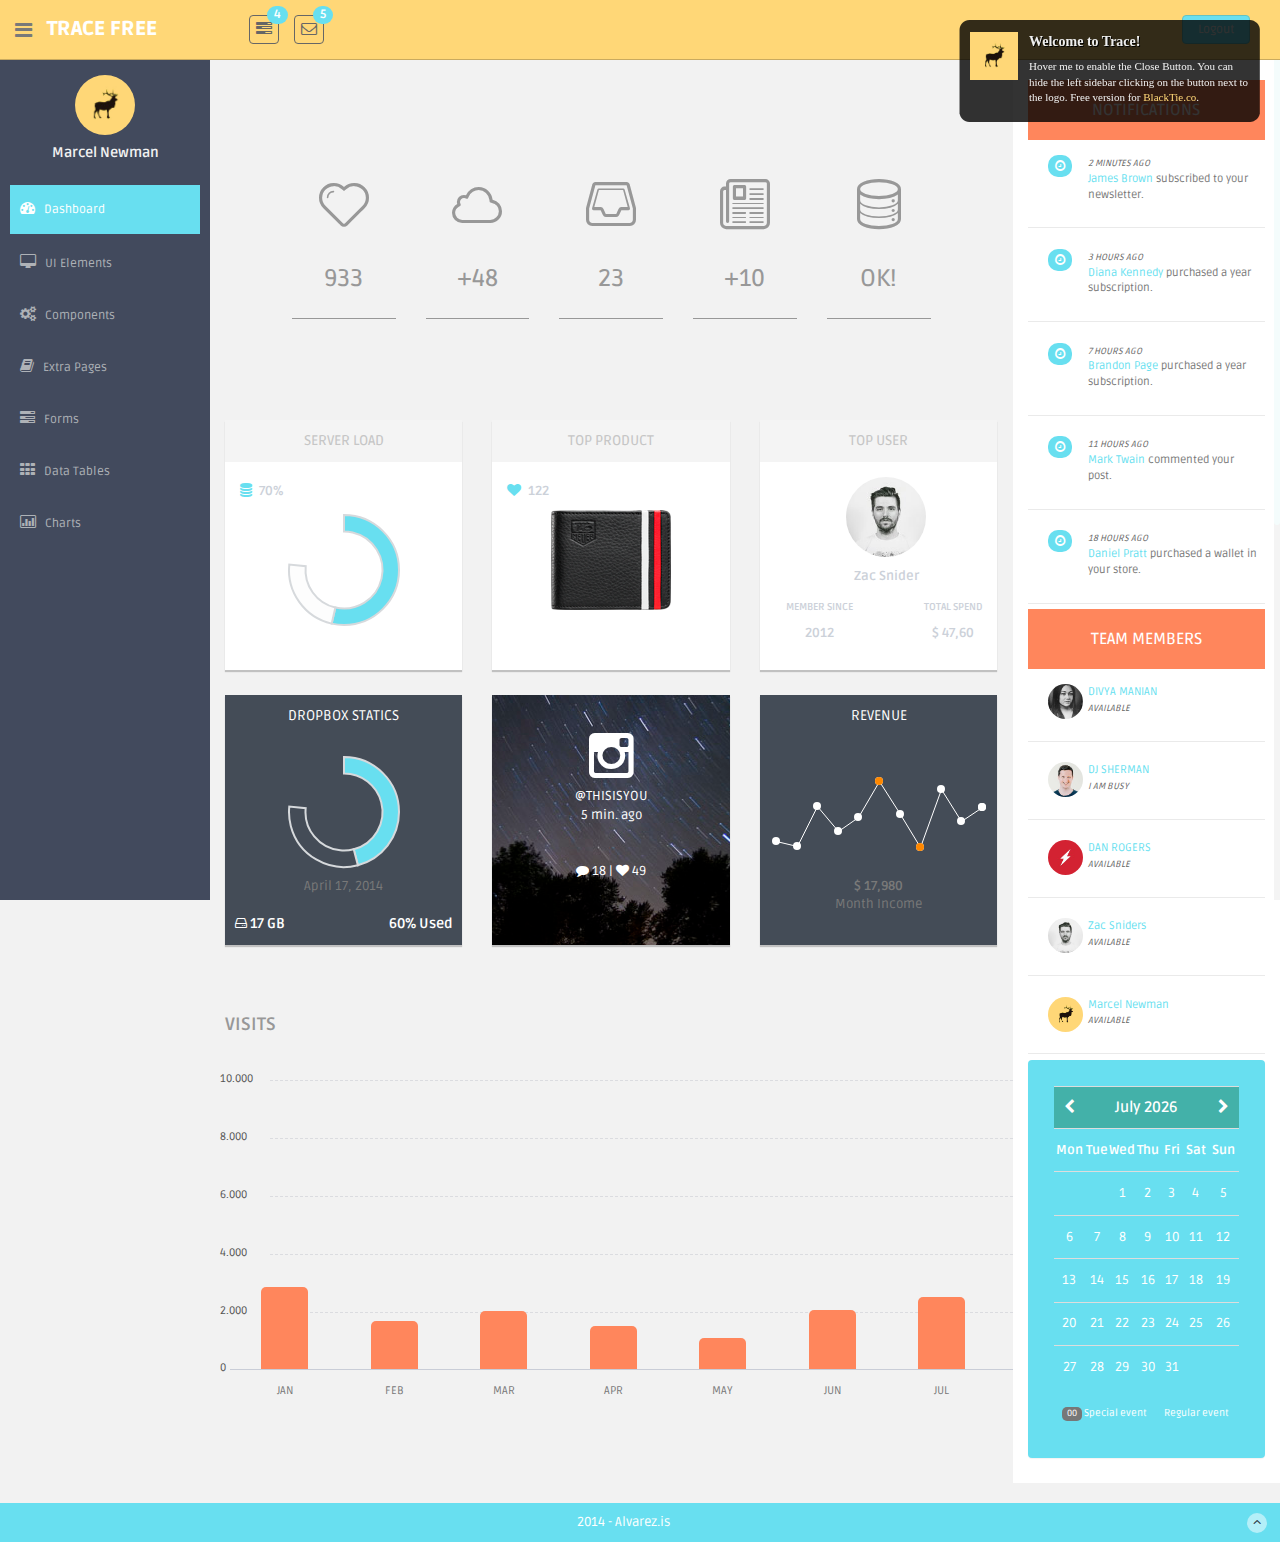
==== commit 9acfd12a: "law" ====
--- a/index.html
+++ b/index.html
@@ -7,7 +7,7 @@
     <meta name="author" content="Dashboard">
     <meta name="keyword" content="Dashboard, Bootstrap, Admin, Template, Theme, Responsive, Fluid, Retina">
 
-    <title>Trace - FREE Bootstrap Admin Template</title>
+    <title>Law Game - FREE Bootstrap Admin Template</title>
 
     <!-- Bootstrap core CSS -->
     <link href="assets/css/bootstrap.css" rel="stylesheet">
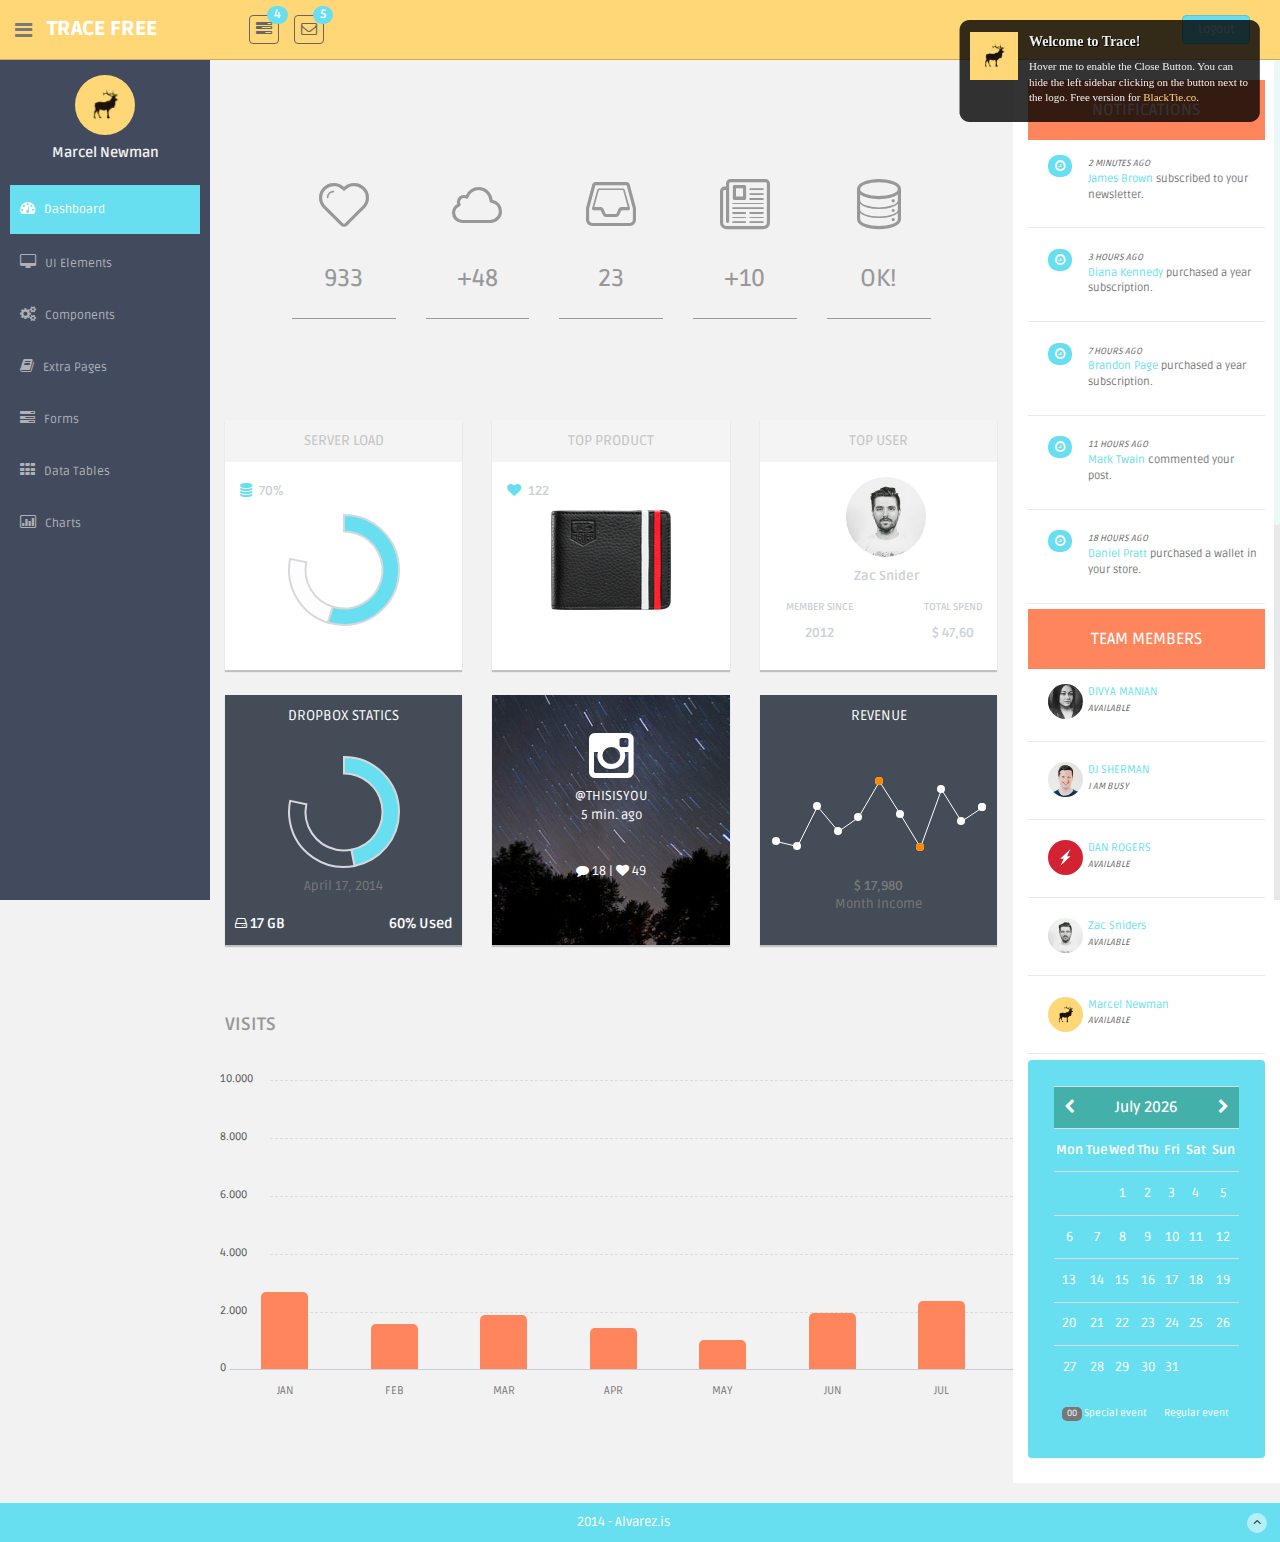
==== commit fe745f44: "title change" ====
--- a/index.html
+++ b/index.html
@@ -7,7 +7,7 @@
     <meta name="author" content="Dashboard">
     <meta name="keyword" content="Dashboard, Bootstrap, Admin, Template, Theme, Responsive, Fluid, Retina">
 
-    <title>Law Game - FREE Bootstrap Admin Template</title>
+    <title>Law Game - FREE Bootstrap Admin Template Yes</title>
 
     <!-- Bootstrap core CSS -->
     <link href="assets/css/bootstrap.css" rel="stylesheet">
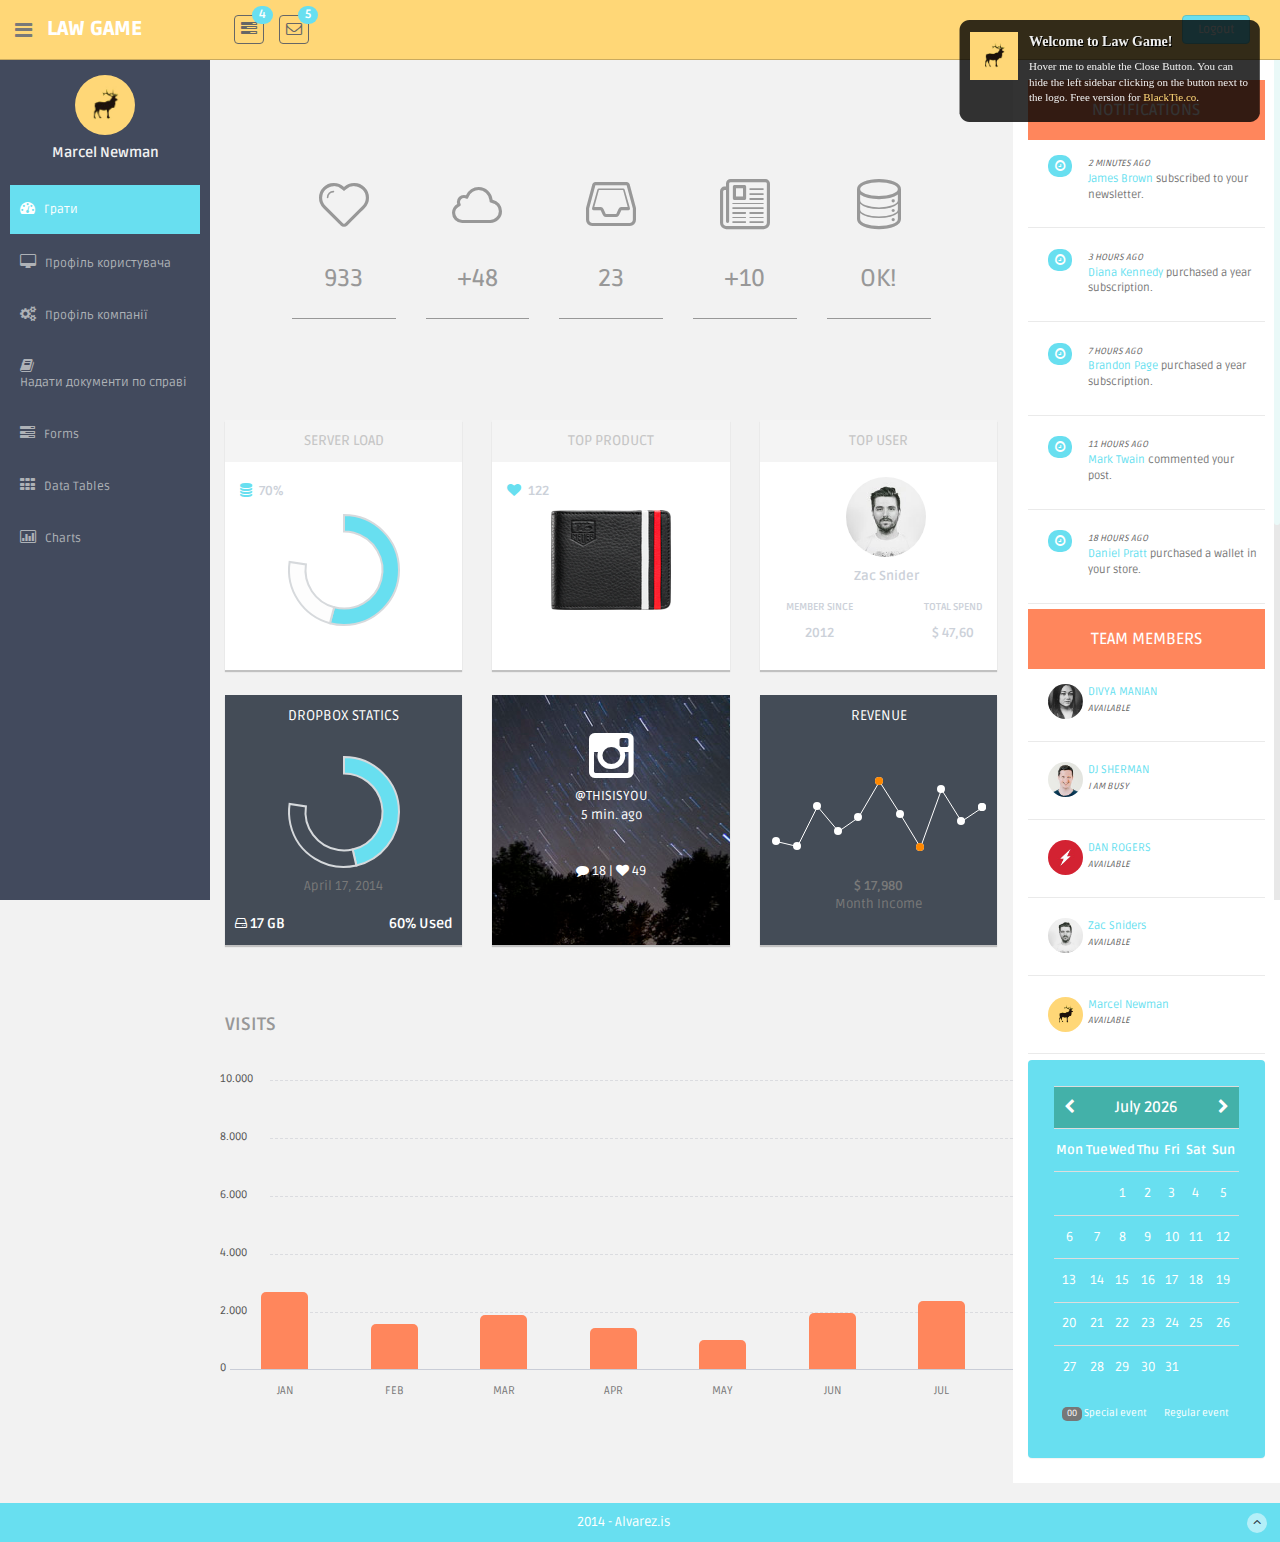
==== commit 8506d131: "menu" ====
--- a/index.html
+++ b/index.html
@@ -42,7 +42,7 @@
                   <div class="fa fa-bars tooltips" data-placement="right" data-original-title="Toggle Navigation"></div>
               </div>
             <!--logo start-->
-            <a href="index.html" class="logo"><b>Trace FREE</b></a>
+            <a href="index.html" class="logo"><b>Law Game</b></a>
             <!--logo end-->
             <div class="nav notify-row" id="top_menu">
                 <!--  notification start -->
@@ -61,7 +61,7 @@
                             <li>
                                 <a href="index.html#">
                                     <div class="task-info">
-                                        <div class="desc">Trace Admin Panel</div>
+                                        <div class="desc">Law Game</div>
                                         <div class="percent">40%</div>
                                     </div>
                                     <div class="progress progress-striped">
@@ -207,18 +207,18 @@
                   <li class="mt">
                       <a class="active" href="index.html">
                           <i class="fa fa-dashboard"></i>
-                          <span>Dashboard</span>
+                          <span>Грати</span>
                       </a>
                   </li>
 
                   <li class="sub-menu">
                       <a href="javascript:;" >
                           <i class="fa fa-desktop"></i>
-                          <span>UI Elements</span>
+                          <span>Профіль користувача</span>
                       </a>
                       <ul class="sub">
-                          <li><a  href="general.html">General</a></li>
-                          <li><a  href="buttons.html">Buttons</a></li>
+                          <li><a  href="general.html">Мої дані</a></li>
+                          <li><a  href="buttons.html">Мої ігри</a></li>
                           <li><a  href="panels.html">Panels</a></li>
                       </ul>
                   </li>
@@ -226,7 +226,7 @@
                   <li class="sub-menu">
                       <a href="javascript:;" >
                           <i class="fa fa-cogs"></i>
-                          <span>Components</span>
+                          <span>Профіль компанії</span>
                       </a>
                       <ul class="sub">
                           <li><a  href="calendar.html">Calendar</a></li>
@@ -237,7 +237,7 @@
                   <li class="sub-menu">
                       <a href="javascript:;" >
                           <i class="fa fa-book"></i>
-                          <span>Extra Pages</span>
+                          <span>Надати документи по справі</span>
                       </a>
                       <ul class="sub">
                           <li><a  href="blank.html">Blank Page</a></li>
@@ -690,7 +690,7 @@
         $(document).ready(function () {
         var unique_id = $.gritter.add({
             // (string | mandatory) the heading of the notification
-            title: 'Welcome to Trace!',
+            title: 'Welcome to Law Game!',
             // (string | mandatory) the text inside the notification
             text: 'Hover me to enable the Close Button. You can hide the left sidebar clicking on the button next to the logo. Free version for <a href="http://blacktie.co" target="_blank" style="color:#ffd777">BlackTie.co</a>.',
             // (string | optional) the image to display on the left
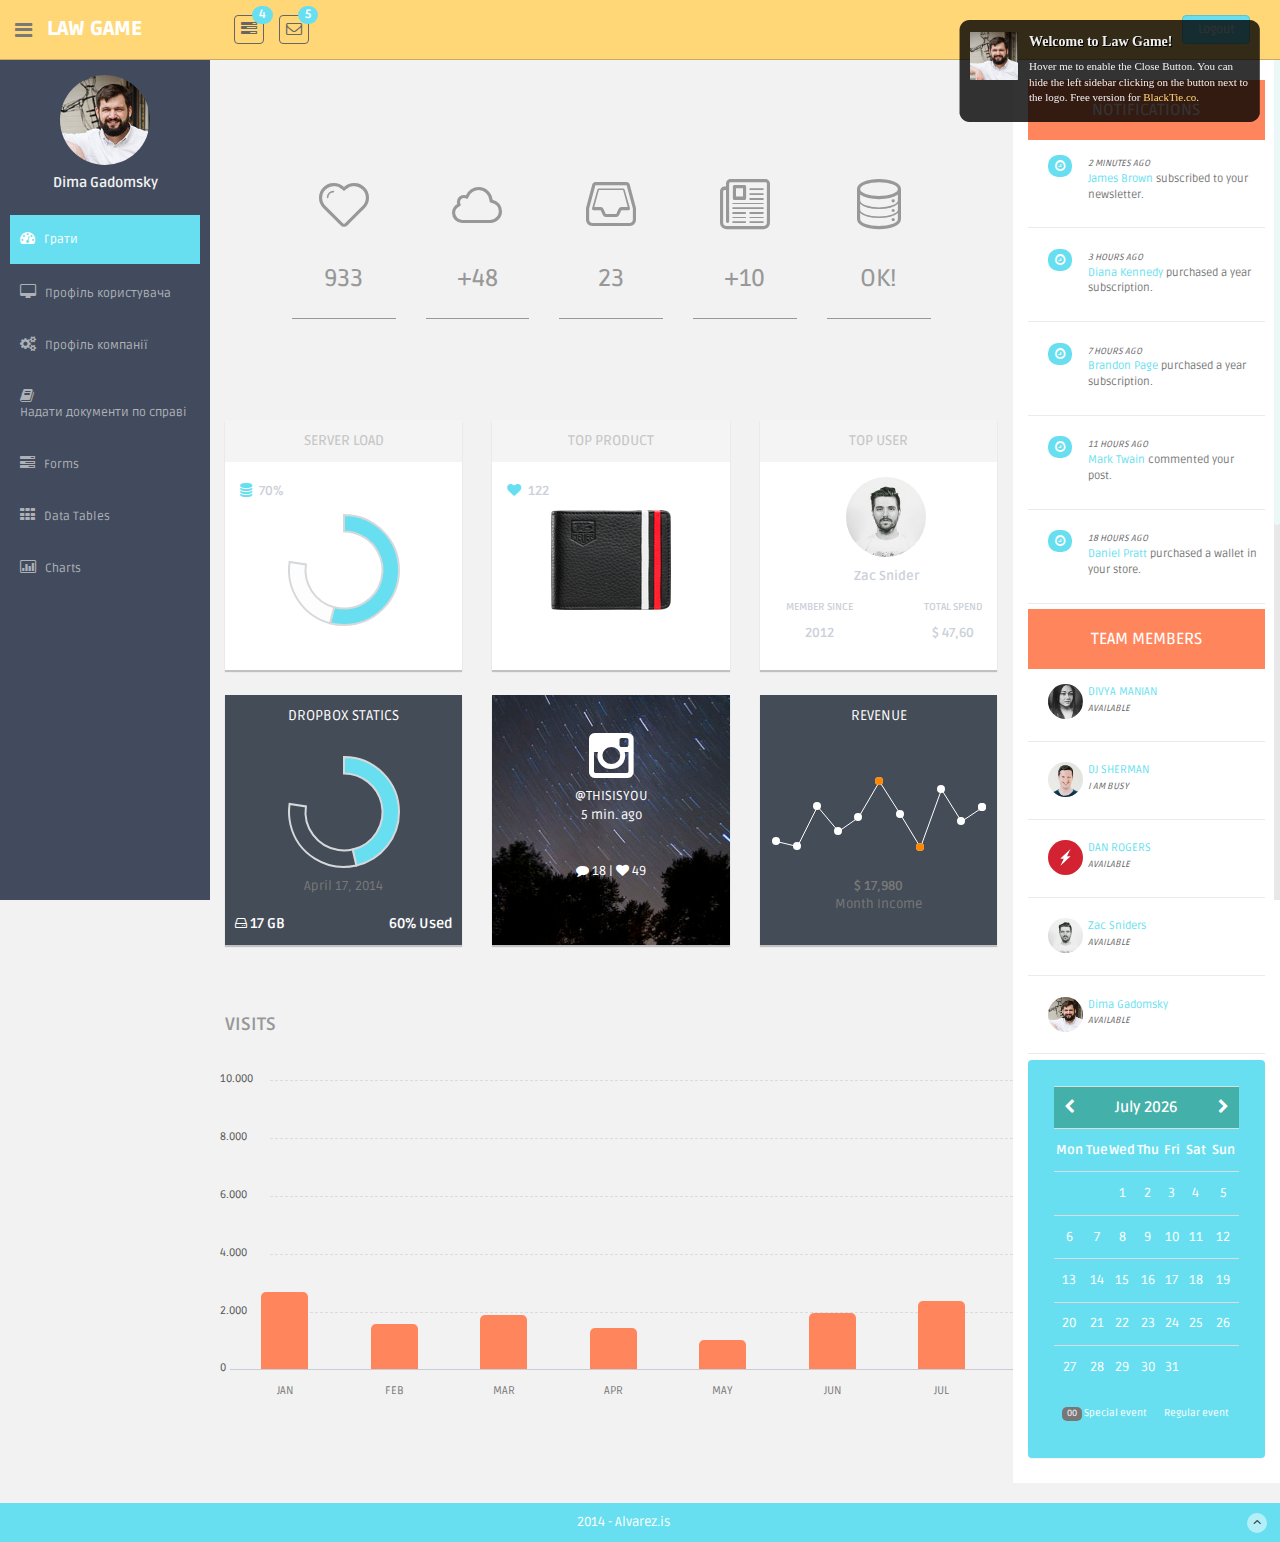
==== commit 2a64e99a: "dima" ====
--- a/index.html
+++ b/index.html
@@ -56,17 +56,17 @@
                         <ul class="dropdown-menu extended tasks-bar">
                             <div class="notify-arrow notify-arrow-green"></div>
                             <li>
-                                <p class="green">You have 4 pending tasks</p>
+                                <p class="green">Ваш рейтинг</p>
                             </li>
                             <li>
                                 <a href="index.html#">
                                     <div class="task-info">
-                                        <div class="desc">Law Game</div>
-                                        <div class="percent">40%</div>
+                                        <div class="desc">Загальний</div>
+                                        <div class="percent">Boss</div>
                                     </div>
                                     <div class="progress progress-striped">
-                                        <div class="progress-bar progress-bar-success" role="progressbar" aria-valuenow="40" aria-valuemin="0" aria-valuemax="100" style="width: 40%">
-                                            <span class="sr-only">40% Complete (success)</span>
+                                        <div class="progress-bar progress-bar-success" role="progressbar" aria-valuenow="40" aria-valuemin="0" aria-valuemax="100" style="width: 70%">
+                                            <span class="sr-only">70%</span>
                                         </div>
                                     </div>
                                 </a>
@@ -201,8 +201,8 @@
               <!-- sidebar menu start-->
               <ul class="sidebar-menu" id="nav-accordion">
               
-              	  <p class="centered"><a href="profile.html"><img src="assets/img/ui-sam.jpg" class="img-circle" width="60"></a></p>
-              	  <h5 class="centered">Marcel Newman</h5>
+              	  <p class="centered"><a href="profile.html"><img src="assets/img/ui-sam.jpg" class="img-circle" width="90"></a></p>
+              	  <h5 class="centered">Dima Gadomsky</h5>
               	  	
                   <li class="mt">
                       <a class="active" href="index.html">
@@ -628,7 +628,7 @@
                       		<img class="img-circle" src="assets/img/ui-sam.jpg" width="35px" height="35px" align="">
                       	</div>
                       	<div class="details">
-                      		<p><a href="#">Marcel Newman</a><br/>
+                      		<p><a href="#">Dima Gadomsky</a><br/>
                       		   <muted>Available</muted>
                       		</p>
                       	</div>
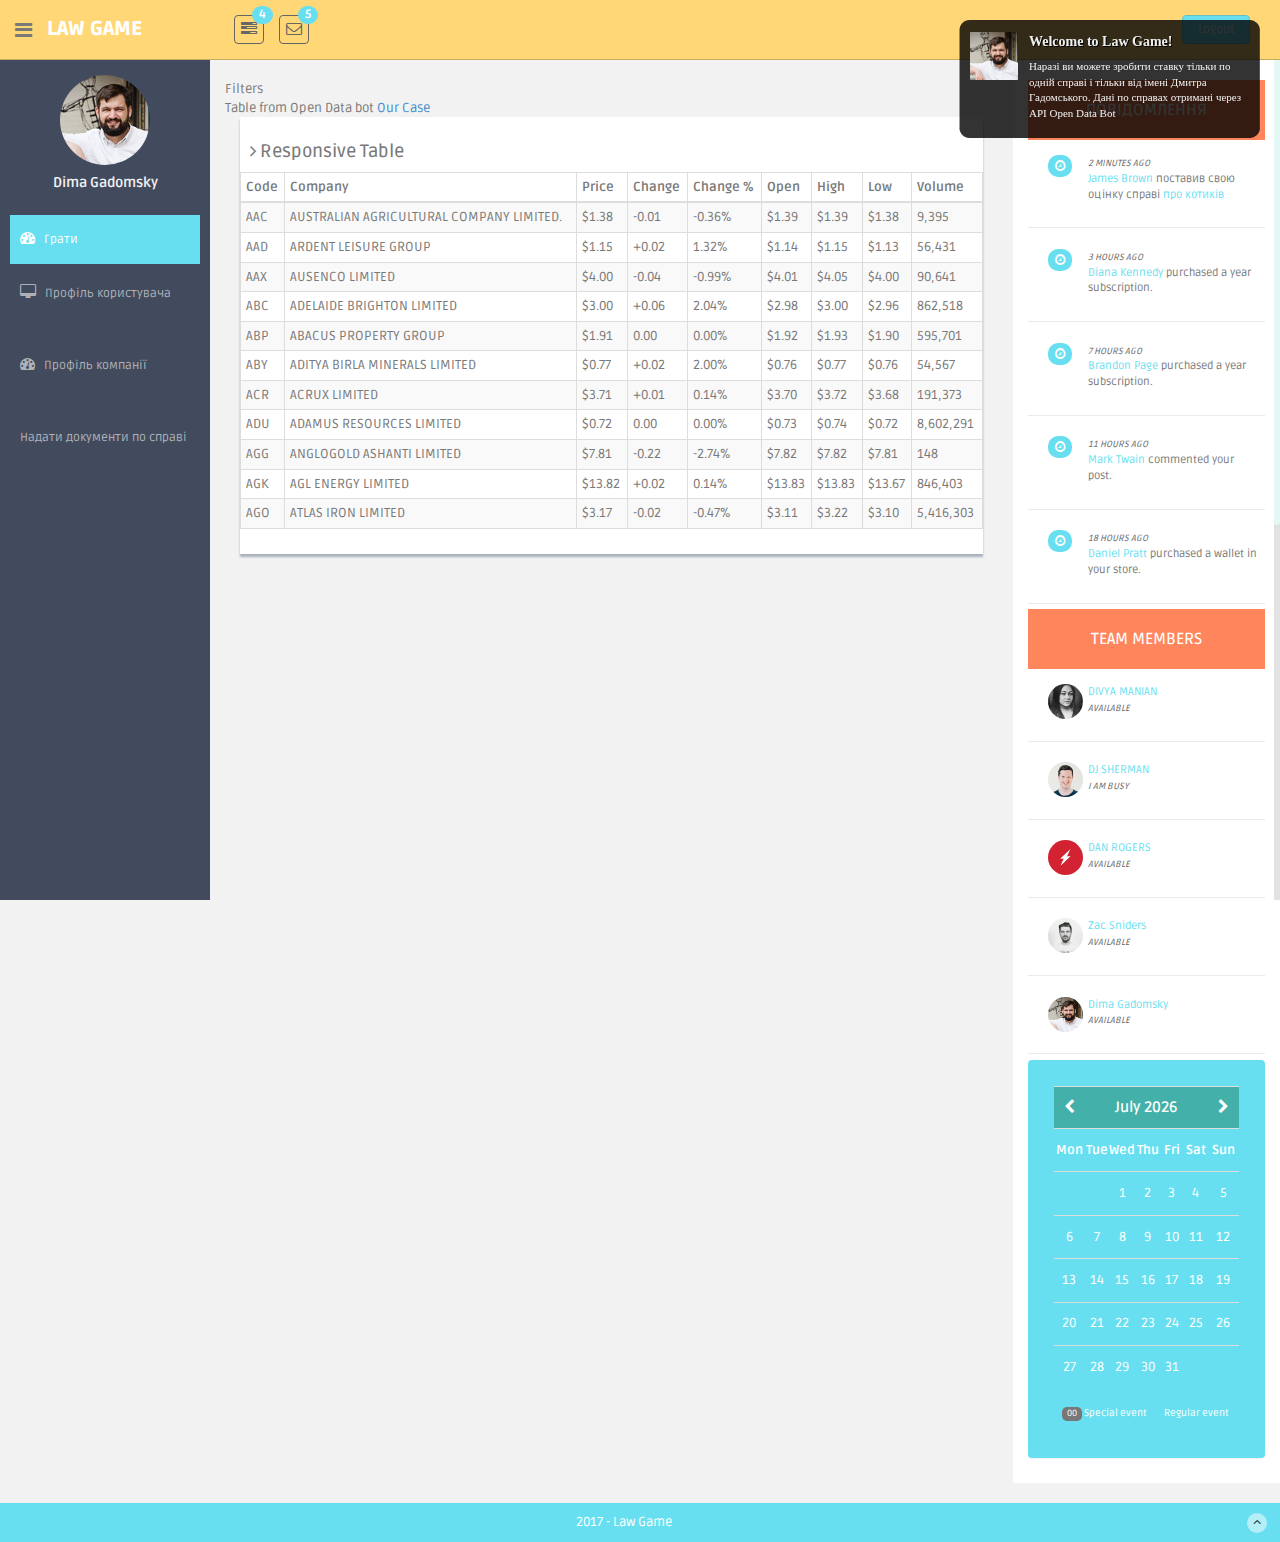
==== commit 6a710405: "up" ====
--- a/index.html
+++ b/index.html
@@ -7,7 +7,7 @@
     <meta name="author" content="Dashboard">
     <meta name="keyword" content="Dashboard, Bootstrap, Admin, Template, Theme, Responsive, Fluid, Retina">
 
-    <title>Law Game - FREE Bootstrap Admin Template Yes</title>
+    <title>Law Game</title>
 
     <!-- Bootstrap core CSS -->
     <link href="assets/css/bootstrap.css" rel="stylesheet">
@@ -22,6 +22,9 @@
     <link href="assets/css/style-responsive.css" rel="stylesheet">
 
     <script src="assets/js/chart-master/Chart.js"></script>
+        <link href="assets/css/style-responsive.css" rel="stylesheet">
+
+    <link href="assets/css/table-responsive.css" rel="stylesheet">
     
     <!-- HTML5 shim and Respond.js IE8 support of HTML5 elements and media queries -->
     <!--[if lt IE 9]>
@@ -74,12 +77,12 @@
                             <li>
                                 <a href="index.html#">
                                     <div class="task-info">
-                                        <div class="desc">Database Update</div>
-                                        <div class="percent">60%</div>
+                                        <div class="desc">Адміністративні справи</div>
+                                        <div class="percent">95%</div>
                                     </div>
                                     <div class="progress progress-striped">
-                                        <div class="progress-bar progress-bar-warning" role="progressbar" aria-valuenow="60" aria-valuemin="0" aria-valuemax="100" style="width: 60%">
-                                            <span class="sr-only">60% Complete (warning)</span>
+                                        <div class="progress-bar progress-bar-warning" role="progressbar" aria-valuenow="60" aria-valuemin="0" aria-valuemax="100" style="width: 95%">
+                                            <span class="sr-only">95% Complete (warning)</span>
                                         </div>
                                     </div>
                                 </a>
@@ -87,12 +90,12 @@
                             <li>
                                 <a href="index.html#">
                                     <div class="task-info">
-                                        <div class="desc">Product Development</div>
-                                        <div class="percent">80%</div>
+                                        <div class="desc">Господарські справи</div>
+                                        <div class="percent">30%</div>
                                     </div>
                                     <div class="progress progress-striped">
-                                        <div class="progress-bar progress-bar-info" role="progressbar" aria-valuenow="80" aria-valuemin="0" aria-valuemax="100" style="width: 80%">
-                                            <span class="sr-only">80% Complete</span>
+                                        <div class="progress-bar progress-bar-info" role="progressbar" aria-valuenow="80" aria-valuemin="0" aria-valuemax="100" style="width: 30%">
+                                            <span class="sr-only">30% Complete</span>
                                         </div>
                                     </div>
                                 </a>
@@ -100,18 +103,44 @@
                             <li>
                                 <a href="index.html#">
                                     <div class="task-info">
-                                        <div class="desc">Payments Sent</div>
-                                        <div class="percent">70%</div>
+                                        <div class="desc">Кримінальні справи</div>
+                                        <div class="percent">100%</div>
                                     </div>
                                     <div class="progress progress-striped">
-                                        <div class="progress-bar progress-bar-danger" role="progressbar" aria-valuenow="70" aria-valuemin="0" aria-valuemax="100" style="width: 70%">
-                                            <span class="sr-only">70% Complete (Important)</span>
+                                        <div class="progress-bar progress-bar-danger" role="progressbar" aria-valuenow="70" aria-valuemin="0" aria-valuemax="100" style="width: 100%">
+                                            <span class="sr-only">100% Complete (Important)</span>
                                         </div>
                                     </div>
                                 </a>
                             </li>
+                            <li>
+                                <a href="index.html#">
+                                    <div class="task-info">
+                                        <div class="desc">Справи про адмінправопорушення</div>
+                                        <div class="percent">100%</div>
+                                    </div>
+                                    <div class="progress progress-striped">
+                                        <div class="progress-bar progress-bar-danger" role="progressbar" aria-valuenow="70" aria-valuemin="0" aria-valuemax="100" style="width: 100%">
+                                            <span class="sr-only">100% Complete (Important)</span>
+                                        </div>
+                                    </div>
+                                </a>
+                            </li>
+                            <li>
+                                <a href="index.html#">
+                                    <div class="task-info">
+                                        <div class="desc">Цивільні справи</div>
+                                        <div class="percent">2%</div>
+                                    </div>
+                                    <div class="progress progress-striped">
+                                        <div class="progress-bar progress-bar-danger" role="progressbar" aria-valuenow="70" aria-valuemin="0" aria-valuemax="100" style="width: 2%">
+                                            <span class="sr-only">2% Complete (Important)</span>
+                                        </div>
+                                    </div>
+                                </a>
+                            </li>
                             <li class="external">
-                                <a href="#">See All Tasks</a>
+                                <a href="profile.html">Дивитися свій профіль</a>
                             </li>
                         </ul>
                     </li>
@@ -217,63 +246,23 @@
                           <span>Профіль користувача</span>
                       </a>
                       <ul class="sub">
-                          <li><a  href="general.html">Мої дані</a></li>
-                          <li><a  href="buttons.html">Мої ігри</a></li>
-                          <li><a  href="panels.html">Panels</a></li>
+                          <li><a  href="profile.html">Мої дані</a></li>
+                          <li><a  href="profile.html">Мої ігри</a></li>
                       </ul>
                   </li>
 
-                  <li class="sub-menu">
-                      <a href="javascript:;" >
-                          <i class="fa fa-cogs"></i>
+                  <li class="mt">
+                      <a href="company.html">
+                          <i class="fa fa-dashboard"></i>
                           <span>Профіль компанії</span>
-                      </a>
-                      <ul class="sub">
-                          <li><a  href="calendar.html">Calendar</a></li>
-                          <li><a  href="gallery.html">Gallery</a></li>
-                          <li><a  href="todo_list.html">Todo List</a></li>
-                      </ul>
+                          </a>
                   </li>
-                  <li class="sub-menu">
-                      <a href="javascript:;" >
-                          <i class="fa fa-book"></i>
+                  <li class="mt">
+                      <a href="documents.html">
                           <span>Надати документи по справі</span>
-                      </a>
-                      <ul class="sub">
-                          <li><a  href="blank.html">Blank Page</a></li>
-                          <li><a  href="login.html">Login</a></li>
-                          <li><a  href="lock_screen.html">Lock Screen</a></li>
-                      </ul>
+</a>
                   </li>
-                  <li class="sub-menu">
-                      <a href="javascript:;" >
-                          <i class="fa fa-tasks"></i>
-                          <span>Forms</span>
-                      </a>
-                      <ul class="sub">
-                          <li><a  href="form_component.html">Form Components</a></li>
-                      </ul>
-                  </li>
-                  <li class="sub-menu">
-                      <a href="javascript:;" >
-                          <i class="fa fa-th"></i>
-                          <span>Data Tables</span>
-                      </a>
-                      <ul class="sub">
-                          <li><a  href="basic_table.html">Basic Table</a></li>
-                          <li><a  href="responsive_table.html">Responsive Table</a></li>
-                      </ul>
-                  </li>
-                  <li class="sub-menu">
-                      <a href="javascript:;" >
-                          <i class=" fa fa-bar-chart-o"></i>
-                          <span>Charts</span>
-                      </a>
-                      <ul class="sub">
-                          <li><a  href="morris.html">Morris</a></li>
-                          <li><a  href="chartjs.html">Chartjs</a></li>
-                      </ul>
-                  </li>
+                  
 
               </ul>
               <!-- sidebar menu end-->
@@ -291,224 +280,164 @@
               <div class="row">
                   <div class="col-lg-9 main-chart">
                   
-                  	<div class="row mtbox">
-                  		<div class="col-md-2 col-sm-2 col-md-offset-1 box0">
-                  			<div class="box1">
-					  			<span class="li_heart"></span>
-					  			<h3>933</h3>
-                  			</div>
-					  			<p>933 People liked your page the last 24hs. Whoohoo!</p>
-                  		</div>
-                  		<div class="col-md-2 col-sm-2 box0">
-                  			<div class="box1">
-					  			<span class="li_cloud"></span>
-					  			<h3>+48</h3>
-                  			</div>
-					  			<p>48 New files were added in your cloud storage.</p>
-                  		</div>
-                  		<div class="col-md-2 col-sm-2 box0">
-                  			<div class="box1">
-					  			<span class="li_stack"></span>
-					  			<h3>23</h3>
-                  			</div>
-					  			<p>You have 23 unread messages in your inbox.</p>
-                  		</div>
-                  		<div class="col-md-2 col-sm-2 box0">
-                  			<div class="box1">
-					  			<span class="li_news"></span>
-					  			<h3>+10</h3>
-                  			</div>
-					  			<p>More than 10 news were added in your reader.</p>
-                  		</div>
-                  		<div class="col-md-2 col-sm-2 box0">
-                  			<div class="box1">
-					  			<span class="li_data"></span>
-					  			<h3>OK!</h3>
-                  			</div>
-					  			<p>Your server is working perfectly. Relax & enjoy.</p>
-                  		</div>
-                  	
-                  	</div><!-- /row mt -->	
-                  
-                      
-                      <div class="row mt">
-                      <!-- SERVER STATUS PANELS -->
-                      	<div class="col-md-4 col-sm-4 mb">
-                      		<div class="white-panel pn donut-chart">
-                      			<div class="white-header">
-						  			<h5>SERVER LOAD</h5>
-                      			</div>
-								<div class="row">
-									<div class="col-sm-6 col-xs-6 goleft">
-										<p><i class="fa fa-database"></i> 70%</p>
-									</div>
-	                      		</div>
-								<canvas id="serverstatus01" height="120" width="120"></canvas>
-								<script>
-									var doughnutData = [
-											{
-												value: 70,
-												color:"#68dff0"
-											},
-											{
-												value : 30,
-												color : "#fdfdfd"
-											}
-										];
-										var myDoughnut = new Chart(document.getElementById("serverstatus01").getContext("2d")).Doughnut(doughnutData);
-								</script>
-	                      	</div><! --/grey-panel -->
-                      	</div><!-- /col-md-4-->
-                      	
-
-                      	<div class="col-md-4 col-sm-4 mb">
-                      		<div class="white-panel pn">
-                      			<div class="white-header">
-						  			<h5>TOP PRODUCT</h5>
-                      			</div>
-								<div class="row">
-									<div class="col-sm-6 col-xs-6 goleft">
-										<p><i class="fa fa-heart"></i> 122</p>
-									</div>
-									<div class="col-sm-6 col-xs-6"></div>
-	                      		</div>
-	                      		<div class="centered">
-										<img src="assets/img/product.png" width="120">
-	                      		</div>
-                      		</div>
-                      	</div><!-- /col-md-4 -->
-                      	
-						<div class="col-md-4 mb">
-							<!-- WHITE PANEL - TOP USER -->
-							<div class="white-panel pn">
-								<div class="white-header">
-									<h5>TOP USER</h5>
-								</div>
-								<p><img src="assets/img/ui-zac.jpg" class="img-circle" width="80"></p>
-								<p><b>Zac Snider</b></p>
-								<div class="row">
-									<div class="col-md-6">
-										<p class="small mt">MEMBER SINCE</p>
-										<p>2012</p>
-									</div>
-									<div class="col-md-6">
-										<p class="small mt">TOTAL SPEND</p>
-										<p>$ 47,60</p>
-									</div>
-								</div>
-							</div>
-						</div><!-- /col-md-4 -->
-                      	
-
-                    </div><!-- /row -->
-                    
-                    				
-					<div class="row">
-						<!-- TWITTER PANEL -->
-						<div class="col-md-4 mb">
-                      		<div class="darkblue-panel pn">
-                      			<div class="darkblue-header">
-						  			<h5>DROPBOX STATICS</h5>
-                      			</div>
-								<canvas id="serverstatus02" height="120" width="120"></canvas>
-								<script>
-									var doughnutData = [
-											{
-												value: 60,
-												color:"#68dff0"
-											},
-											{
-												value : 40,
-												color : "#444c57"
-											}
-										];
-										var myDoughnut = new Chart(document.getElementById("serverstatus02").getContext("2d")).Doughnut(doughnutData);
-								</script>
-								<p>April 17, 2014</p>
-								<footer>
-									<div class="pull-left">
-										<h5><i class="fa fa-hdd-o"></i> 17 GB</h5>
-									</div>
-									<div class="pull-right">
-										<h5>60% Used</h5>
-									</div>
-								</footer>
-                      		</div><! -- /darkblue panel -->
-						</div><!-- /col-md-4 -->
-						
-						
-						<div class="col-md-4 mb">
-							<!-- INSTAGRAM PANEL -->
-							<div class="instagram-panel pn">
-								<i class="fa fa-instagram fa-4x"></i>
-								<p>@THISISYOU<br/>
-									5 min. ago
-								</p>
-								<p><i class="fa fa-comment"></i> 18 | <i class="fa fa-heart"></i> 49</p>
-							</div>
-						</div><!-- /col-md-4 -->
-						
-						<div class="col-md-4 col-sm-4 mb">
-							<!-- REVENUE PANEL -->
-							<div class="darkblue-panel pn">
-								<div class="darkblue-header">
-									<h5>REVENUE</h5>
-								</div>
-								<div class="chart mt">
-									<div class="sparkline" data-type="line" data-resize="true" data-height="75" data-width="90%" data-line-width="1" data-line-color="#fff" data-spot-color="#fff" data-fill-color="" data-highlight-line-color="#fff" data-spot-radius="4" data-data="[200,135,667,333,526,996,564,123,890,464,655]"></div>
-								</div>
-								<p class="mt"><b>$ 17,980</b><br/>Month Income</p>
-							</div>
-						</div><!-- /col-md-4 -->
-						
-					</div><!-- /row -->
-					
-					<div class="row mt">
-                      <!--CUSTOM CHART START -->
-                      <div class="border-head">
-                          <h3>VISITS</h3>
-                      </div>
-                      <div class="custom-bar-chart">
-                          <ul class="y-axis">
-                              <li><span>10.000</span></li>
-                              <li><span>8.000</span></li>
-                              <li><span>6.000</span></li>
-                              <li><span>4.000</span></li>
-                              <li><span>2.000</span></li>
-                              <li><span>0</span></li>
-                          </ul>
-                          <div class="bar">
-                              <div class="title">JAN</div>
-                              <div class="value tooltips" data-original-title="8.500" data-toggle="tooltip" data-placement="top">85%</div>
-                          </div>
-                          <div class="bar ">
-                              <div class="title">FEB</div>
-                              <div class="value tooltips" data-original-title="5.000" data-toggle="tooltip" data-placement="top">50%</div>
-                          </div>
-                          <div class="bar ">
-                              <div class="title">MAR</div>
-                              <div class="value tooltips" data-original-title="6.000" data-toggle="tooltip" data-placement="top">60%</div>
-                          </div>
-                          <div class="bar ">
-                              <div class="title">APR</div>
-                              <div class="value tooltips" data-original-title="4.500" data-toggle="tooltip" data-placement="top">45%</div>
-                          </div>
-                          <div class="bar">
-                              <div class="title">MAY</div>
-                              <div class="value tooltips" data-original-title="3.200" data-toggle="tooltip" data-placement="top">32%</div>
-                          </div>
-                          <div class="bar ">
-                              <div class="title">JUN</div>
-                              <div class="value tooltips" data-original-title="6.200" data-toggle="tooltip" data-placement="top">62%</div>
-                          </div>
-                          <div class="bar">
-                              <div class="title">JUL</div>
-                              <div class="value tooltips" data-original-title="7.500" data-toggle="tooltip" data-placement="top">75%</div>
-                          </div>
-                      </div>
-                      <!--custom chart end-->
-					</div><!-- /row -->	
-					
+              
+              Filters
+              <br>
+              Table from Open Data bot
+
+              <a href="case.html">Our Case</a>
+
+
+            <div class="col-lg-12">
+                      <div class="content-panel">
+                      <h4><i class="fa fa-angle-right"></i> Responsive Table</h4>
+                          <section id="unseen">
+                            <table class="table table-bordered table-striped table-condensed">
+                              <thead>
+                              <tr>
+                                  <th>Code</th>
+                                  <th>Company</th>
+                                  <th class="numeric">Price</th>
+                                  <th class="numeric">Change</th>
+                                  <th class="numeric">Change %</th>
+                                  <th class="numeric">Open</th>
+                                  <th class="numeric">High</th>
+                                  <th class="numeric">Low</th>
+                                  <th class="numeric">Volume</th>
+                              </tr>
+                              </thead>
+                              <tbody>
+                              <tr>
+                                  <td>AAC</td>
+                                  <td>AUSTRALIAN AGRICULTURAL COMPANY LIMITED.</td>
+                                  <td class="numeric">$1.38</td>
+                                  <td class="numeric">-0.01</td>
+                                  <td class="numeric">-0.36%</td>
+                                  <td class="numeric">$1.39</td>
+                                  <td class="numeric">$1.39</td>
+                                  <td class="numeric">$1.38</td>
+                                  <td class="numeric">9,395</td>
+                              </tr>
+                              <tr>
+                                  <td>AAD</td>
+                                  <td>ARDENT LEISURE GROUP</td>
+                                  <td class="numeric">$1.15</td>
+                                  <td class="numeric">  +0.02</td>
+                                  <td class="numeric">1.32%</td>
+                                  <td class="numeric">$1.14</td>
+                                  <td class="numeric">$1.15</td>
+                                  <td class="numeric">$1.13</td>
+                                  <td class="numeric">56,431</td>
+                              </tr>
+                              <tr>
+                                  <td>AAX</td>
+                                  <td>AUSENCO LIMITED</td>
+                                  <td class="numeric">$4.00</td>
+                                  <td class="numeric">-0.04</td>
+                                  <td class="numeric">-0.99%</td>
+                                  <td class="numeric">$4.01</td>
+                                  <td class="numeric">$4.05</td>
+                                  <td class="numeric">$4.00</td>
+                                  <td class="numeric">90,641</td>
+                              </tr>
+                              <tr>
+                                  <td>ABC</td>
+                                  <td>ADELAIDE BRIGHTON LIMITED</td>
+                                  <td class="numeric">$3.00</td>
+                                  <td class="numeric">  +0.06</td>
+                                  <td class="numeric">2.04%</td>
+                                  <td class="numeric">$2.98</td>
+                                  <td class="numeric">$3.00</td>
+                                  <td class="numeric">$2.96</td>
+                                  <td class="numeric">862,518</td>
+                              </tr>
+                              <tr>
+                                  <td>ABP</td>
+                                  <td>ABACUS PROPERTY GROUP</td>
+                                  <td class="numeric">$1.91</td>
+                                  <td class="numeric">0.00</td>
+                                  <td class="numeric">0.00%</td>
+                                  <td class="numeric">$1.92</td>
+                                  <td class="numeric">$1.93</td>
+                                  <td class="numeric">$1.90</td>
+                                  <td class="numeric">595,701</td>
+                              </tr>
+                              <tr>
+                                  <td>ABY</td>
+                                  <td>ADITYA BIRLA MINERALS LIMITED</td>
+                                  <td class="numeric">$0.77</td>
+                                  <td class="numeric">  +0.02</td>
+                                  <td class="numeric">2.00%</td>
+                                  <td class="numeric">$0.76</td>
+                                  <td class="numeric">$0.77</td>
+                                  <td class="numeric">$0.76</td>
+                                  <td class="numeric">54,567</td>
+                              </tr>
+                              <tr>
+                                  <td>ACR</td>
+                                  <td>ACRUX LIMITED</td>
+                                  <td class="numeric">$3.71</td>
+                                  <td class="numeric">  +0.01</td>
+                                  <td class="numeric">0.14%</td>
+                                  <td class="numeric">$3.70</td>
+                                  <td class="numeric">$3.72</td>
+                                  <td class="numeric">$3.68</td>
+                                  <td class="numeric">191,373</td>
+                              </tr>
+                              <tr>
+                                  <td>ADU</td>
+                                  <td>ADAMUS RESOURCES LIMITED</td>
+                                  <td class="numeric">$0.72</td>
+                                  <td class="numeric">0.00</td>
+                                  <td class="numeric">0.00%</td>
+                                  <td class="numeric">$0.73</td>
+                                  <td class="numeric">$0.74</td>
+                                  <td class="numeric">$0.72</td>
+                                  <td class="numeric">8,602,291</td>
+                              </tr>
+                              <tr>
+                                  <td>AGG</td>
+                                  <td>ANGLOGOLD ASHANTI LIMITED</td>
+                                  <td class="numeric">$7.81</td>
+                                  <td class="numeric">-0.22</td>
+                                  <td class="numeric">-2.74%</td>
+                                  <td class="numeric">$7.82</td>
+                                  <td class="numeric">$7.82</td>
+                                  <td class="numeric">$7.81</td>
+                                  <td class="numeric">148</td>
+                              </tr>
+                              <tr>
+                                  <td>AGK</td>
+                                  <td>AGL ENERGY LIMITED</td>
+                                  <td class="numeric">$13.82</td>
+                                  <td class="numeric">  +0.02</td>
+                                  <td class="numeric">0.14%</td>
+                                  <td class="numeric">$13.83</td>
+                                  <td class="numeric">$13.83</td>
+                                  <td class="numeric">$13.67</td>
+                                  <td class="numeric">846,403</td>
+                              </tr>
+                              <tr>
+                                  <td>AGO</td>
+                                  <td>ATLAS IRON LIMITED</td>
+                                  <td class="numeric">$3.17</td>
+                                  <td class="numeric">-0.02</td>
+                                  <td class="numeric">-0.47%</td>
+                                  <td class="numeric">$3.11</td>
+                                  <td class="numeric">$3.22</td>
+                                  <td class="numeric">$3.10</td>
+                                  <td class="numeric">5,416,303</td>
+                              </tr>
+                              </tbody>
+                          </table>
+                          </section>
+                  </div><!-- /content-panel -->
+               </div><!-- /col-lg-4 -->     
+        
+
+
+
+
                   </div><!-- /col-lg-9 END SECTION MIDDLE -->
                   
                   
@@ -518,7 +447,7 @@
                   
                   <div class="col-lg-3 ds">
                     <!--COMPLETED ACTIONS DONUTS CHART-->
-						<h3>NOTIFICATIONS</h3>
+						<h3>ПОВІДОМЛЕННЯ</h3>
                                         
                       <!-- First Action -->
                       <div class="desc">
@@ -527,7 +456,7 @@
                       	</div>
                       	<div class="details">
                       		<p><muted>2 Minutes Ago</muted><br/>
-                      		   <a href="#">James Brown</a> subscribed to your newsletter.<br/>
+                      		   <a href="#">James Brown</a> поставив свою оцінку справі <a href="#">про котиків</a><br/>
                       		</p>
                       	</div>
                       </div>
@@ -657,7 +586,7 @@
       <!--footer start-->
       <footer class="site-footer">
           <div class="text-center">
-              2014 - Alvarez.is
+              2017 - Law Game
               <a href="index.html#" class="go-top">
                   <i class="fa fa-angle-up"></i>
               </a>
@@ -692,7 +621,7 @@
             // (string | mandatory) the heading of the notification
             title: 'Welcome to Law Game!',
             // (string | mandatory) the text inside the notification
-            text: 'Hover me to enable the Close Button. You can hide the left sidebar clicking on the button next to the logo. Free version for <a href="http://blacktie.co" target="_blank" style="color:#ffd777">BlackTie.co</a>.',
+            text: 'Наразі ви можете зробити ставку тільки по одній справі і тільки від імені Дмитра Гадомського. Дані по справах отримані через API Open Data Bot',
             // (string | optional) the image to display on the left
             image: 'assets/img/ui-sam.jpg',
             // (bool | optional) if you want it to fade out on its own or just sit there
--- a/assets/css/table-responsive.css
+++ b/assets/css/table-responsive.css
@@ -0,0 +1,94 @@
+/*Unseen Column*/
+@media only screen and (max-width: 800px) {
+    #unseen table td:nth-child(2),
+    #unseen table th:nth-child(2) {display: none;}
+}
+
+@media only screen and (max-width: 640px) {
+    #unseen table td:nth-child(4),
+    #unseen table th:nth-child(4),
+    #unseen table td:nth-child(7),
+    #unseen table th:nth-child(7),
+    #unseen table td:nth-child(8),
+    #unseen table th:nth-child(8){display: none;}
+}
+
+/*flip-scroll*/
+
+@media only screen and (max-width: 800px) {
+    #flip-scroll .cf:after { visibility: hidden; display: block; font-size: 0; content: " "; clear: both; height: 0; }
+    #flip-scroll * html .cf { zoom: 1; }
+    #flip-scroll *:first-child+html .cf { zoom: 1; }
+    #flip-scroll table { width: 100%; border-collapse: collapse; border-spacing: 0; }
+
+    #flip-scroll th,
+    #flip-scroll td { margin: 0; vertical-align: top; }
+    #flip-scroll th { text-align: left; }
+    #flip-scroll table { display: block; position: relative; width: 100%; }
+    #flip-scroll thead { display: block; float: left; }
+    #flip-scroll tbody { display: block; width: auto; position: relative; overflow-x: auto; white-space: nowrap; }
+    #flip-scroll thead tr { display: block; }
+    #flip-scroll th { display: block; text-align: right; }
+    #flip-scroll tbody tr { display: inline-block; vertical-align: top; }
+    #flip-scroll td { display: block; min-height: 1.25em; text-align: left; }
+
+
+    /* sort out borders */
+
+    #flip-scroll th { border-bottom: 0; border-left: 0; }
+    #flip-scroll td { border-left: 0; border-right: 0; border-bottom: 0; }
+    #flip-scroll tbody tr { border-left: 1px solid #babcbf; }
+    #flip-scroll th:last-child,
+    #flip-scroll td:last-child { border-bottom: 1px solid #babcbf; }
+}
+
+/*no more table*/
+
+@media only screen and (max-width: 800px) {
+    /* Force table to not be like tables anymore */
+    #no-more-tables table,
+    #no-more-tables thead,
+    #no-more-tables tbody,
+    #no-more-tables th,
+    #no-more-tables td,
+    #no-more-tables tr {
+        display: block;
+    }
+
+    /* Hide table headers (but not display: none;, for accessibility) */
+    #no-more-tables thead tr {
+        position: absolute;
+        top: -9999px;
+        left: -9999px;
+    }
+
+    #no-more-tables tr { border: 1px solid #ccc; }
+
+    #no-more-tables td {
+        /* Behave like a "row" */
+        border: none;
+        border-bottom: 1px solid #eee;
+        position: relative;
+        padding-left: 50%;
+        white-space: normal;
+        text-align:left;
+    }
+
+    #no-more-tables td:before {
+        /* Now like a table header */
+        position: absolute;
+        /* Top/left values mimic padding */
+        top: 6px;
+        left: 6px;
+        width: 45%;
+        padding-right: 10px;
+        white-space: nowrap;
+        text-align:left;
+        font-weight: bold;
+    }
+
+    /*
+    Label the data
+    */
+    #no-more-tables td:before { content: attr(data-title); }
+}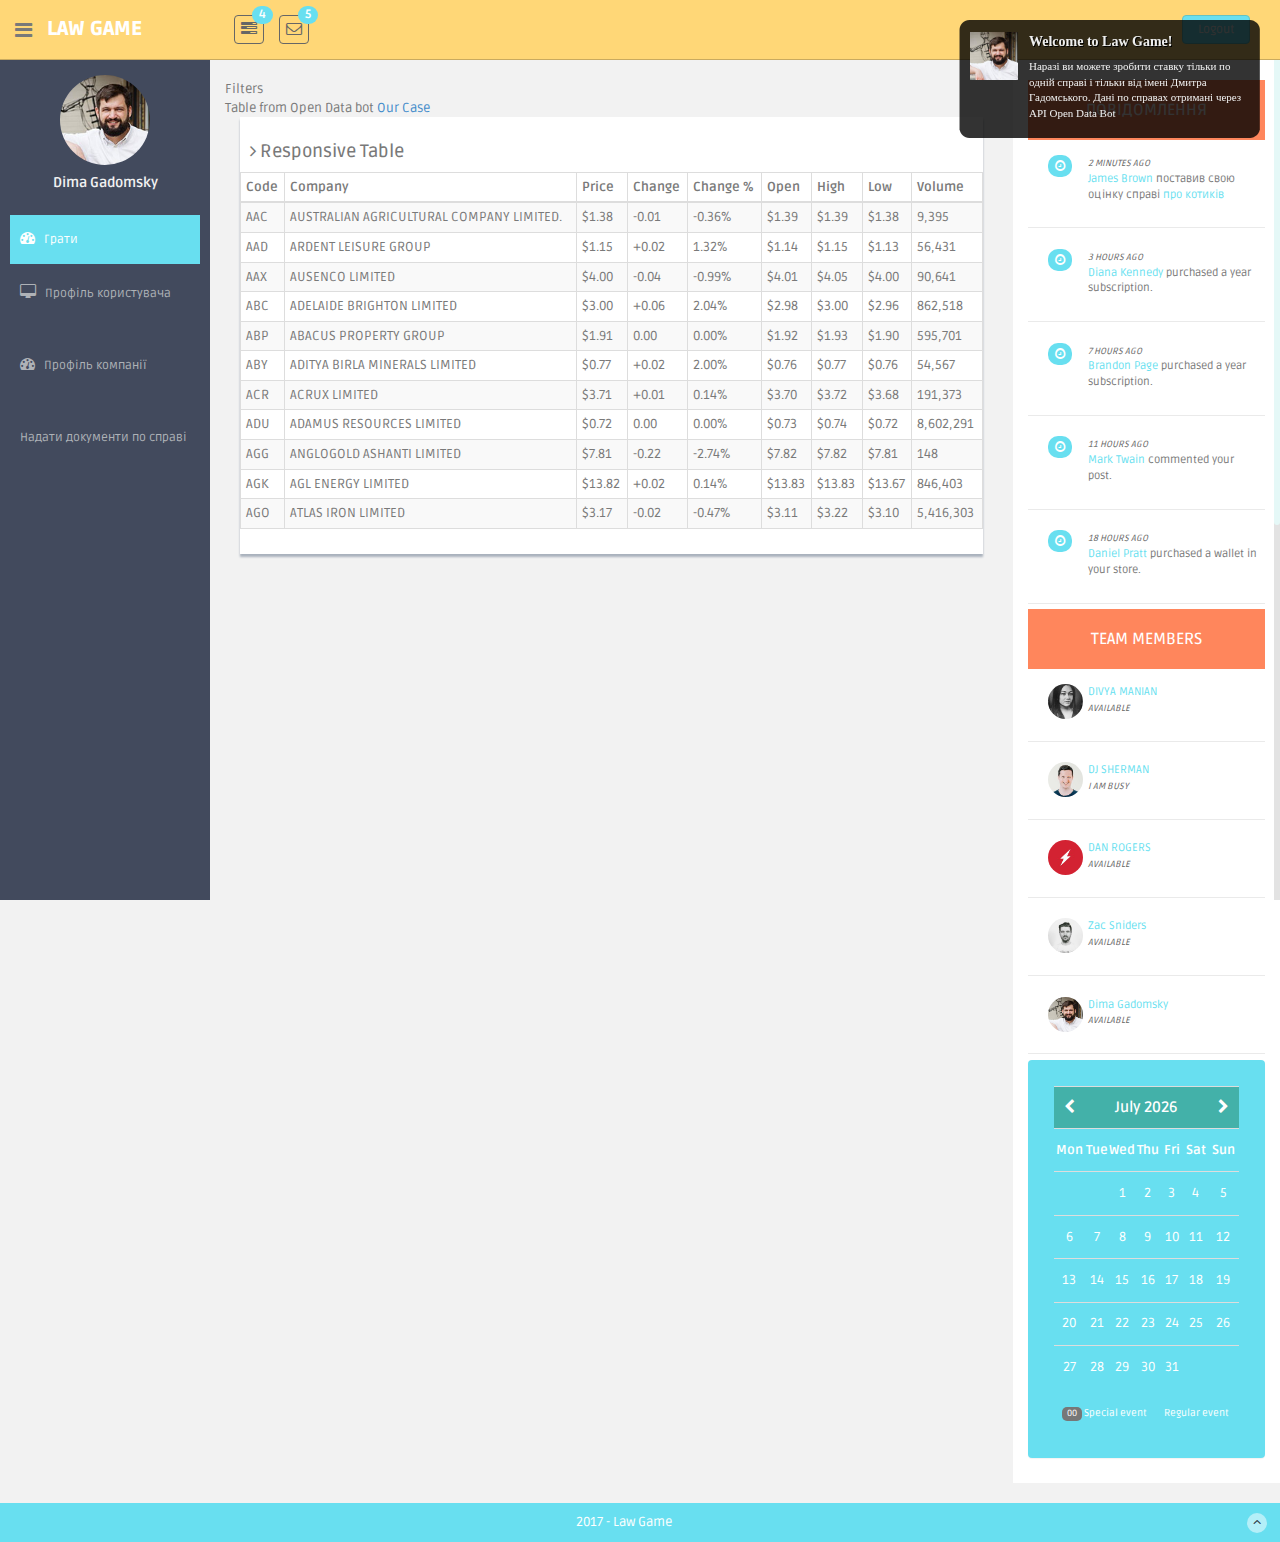
==== commit e002bd90: "index php" ====
--- a/index.html
+++ b/index.html
@@ -45,14 +45,14 @@
                   <div class="fa fa-bars tooltips" data-placement="right" data-original-title="Toggle Navigation"></div>
               </div>
             <!--logo start-->
-            <a href="index.html" class="logo"><b>Law Game</b></a>
+            <a href="index.php" class="logo"><b>Law Game</b></a>
             <!--logo end-->
             <div class="nav notify-row" id="top_menu">
                 <!--  notification start -->
                 <ul class="nav top-menu">
                     <!-- settings start -->
                     <li class="dropdown">
-                        <a data-toggle="dropdown" class="dropdown-toggle" href="index.html#">
+                        <a data-toggle="dropdown" class="dropdown-toggle" href="index.php#">
                             <i class="fa fa-tasks"></i>
                             <span class="badge bg-theme">4</span>
                         </a>
@@ -62,7 +62,7 @@
                                 <p class="green">Ваш рейтинг</p>
                             </li>
                             <li>
-                                <a href="index.html#">
+                                <a href="index.php#">
                                     <div class="task-info">
                                         <div class="desc">Загальний</div>
                                         <div class="percent">Boss</div>
@@ -75,7 +75,7 @@
                                 </a>
                             </li>
                             <li>
-                                <a href="index.html#">
+                                <a href="index.php#">
                                     <div class="task-info">
                                         <div class="desc">Адміністративні справи</div>
                                         <div class="percent">95%</div>
@@ -88,7 +88,7 @@
                                 </a>
                             </li>
                             <li>
-                                <a href="index.html#">
+                                <a href="index.php#">
                                     <div class="task-info">
                                         <div class="desc">Господарські справи</div>
                                         <div class="percent">30%</div>
@@ -101,7 +101,7 @@
                                 </a>
                             </li>
                             <li>
-                                <a href="index.html#">
+                                <a href="index.php#">
                                     <div class="task-info">
                                         <div class="desc">Кримінальні справи</div>
                                         <div class="percent">100%</div>
@@ -114,7 +114,7 @@
                                 </a>
                             </li>
                             <li>
-                                <a href="index.html#">
+                                <a href="index.php#">
                                     <div class="task-info">
                                         <div class="desc">Справи про адмінправопорушення</div>
                                         <div class="percent">100%</div>
@@ -127,7 +127,7 @@
                                 </a>
                             </li>
                             <li>
-                                <a href="index.html#">
+                                <a href="index.php#">
                                     <div class="task-info">
                                         <div class="desc">Цивільні справи</div>
                                         <div class="percent">2%</div>
@@ -147,7 +147,7 @@
                     <!-- settings end -->
                     <!-- inbox dropdown start-->
                     <li id="header_inbox_bar" class="dropdown">
-                        <a data-toggle="dropdown" class="dropdown-toggle" href="index.html#">
+                        <a data-toggle="dropdown" class="dropdown-toggle" href="index.php#">
                             <i class="fa fa-envelope-o"></i>
                             <span class="badge bg-theme">5</span>
                         </a>
@@ -157,7 +157,7 @@
                                 <p class="green">You have 5 new messages</p>
                             </li>
                             <li>
-                                <a href="index.html#">
+                                <a href="index.php#">
                                     <span class="photo"><img alt="avatar" src="assets/img/ui-zac.jpg"></span>
                                     <span class="subject">
                                     <span class="from">Zac Snider</span>
@@ -169,7 +169,7 @@
                                 </a>
                             </li>
                             <li>
-                                <a href="index.html#">
+                                <a href="index.php#">
                                     <span class="photo"><img alt="avatar" src="assets/img/ui-divya.jpg"></span>
                                     <span class="subject">
                                     <span class="from">Divya Manian</span>
@@ -181,7 +181,7 @@
                                 </a>
                             </li>
                             <li>
-                                <a href="index.html#">
+                                <a href="index.php#">
                                     <span class="photo"><img alt="avatar" src="assets/img/ui-danro.jpg"></span>
                                     <span class="subject">
                                     <span class="from">Dan Rogers</span>
@@ -193,7 +193,7 @@
                                 </a>
                             </li>
                             <li>
-                                <a href="index.html#">
+                                <a href="index.php#">
                                     <span class="photo"><img alt="avatar" src="assets/img/ui-sherman.jpg"></span>
                                     <span class="subject">
                                     <span class="from">Dj Sherman</span>
@@ -205,7 +205,7 @@
                                 </a>
                             </li>
                             <li>
-                                <a href="index.html#">See all messages</a>
+                                <a href="index.php#">See all messages</a>
                             </li>
                         </ul>
                     </li>
@@ -234,7 +234,7 @@
               	  <h5 class="centered">Dima Gadomsky</h5>
               	  	
                   <li class="mt">
-                      <a class="active" href="index.html">
+                      <a class="active" href="index.php">
                           <i class="fa fa-dashboard"></i>
                           <span>Грати</span>
                       </a>
@@ -587,7 +587,7 @@
       <footer class="site-footer">
           <div class="text-center">
               2017 - Law Game
-              <a href="index.html#" class="go-top">
+              <a href="index.php#" class="go-top">
                   <i class="fa fa-angle-up"></i>
               </a>
           </div>
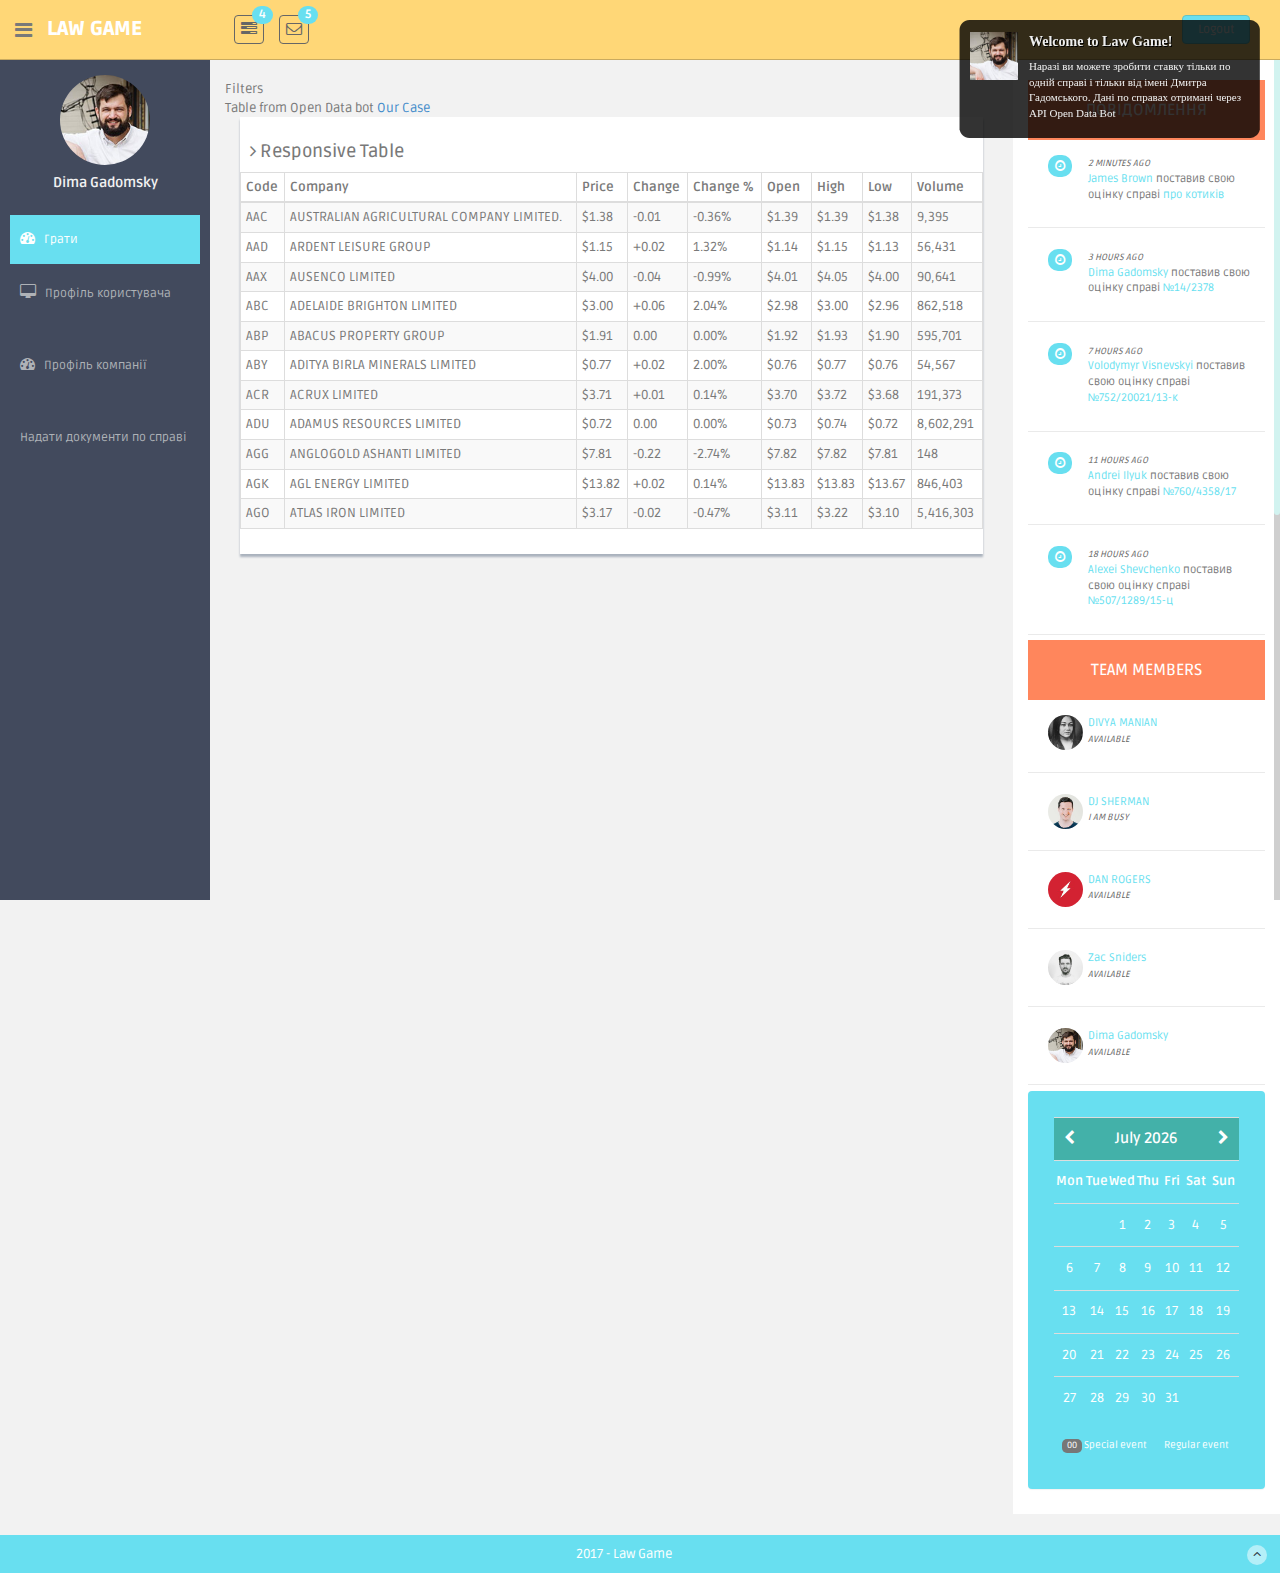
==== commit 91d25945: "all info" ====
--- a/index.html
+++ b/index.html
@@ -467,7 +467,8 @@
                       	</div>
                       	<div class="details">
                       		<p><muted>3 Hours Ago</muted><br/>
-                      		   <a href="#">Diana Kennedy</a> purchased a year subscription.<br/>
+                      		   <a href="#">Dima Gadomsky</a> поставив свою оцінку справі <a href="#">№14/2378</a>
+<br/>
                       		</p>
                       	</div>
                       </div>
@@ -478,7 +479,8 @@
                       	</div>
                       	<div class="details">
                       		<p><muted>7 Hours Ago</muted><br/>
-                      		   <a href="#">Brandon Page</a> purchased a year subscription.<br/>
+                      		   <a href="#">Volodymyr Visnevskyi</a> поставив свою оцінку справі <a href="#">№752/20021/13-к</a>
+<br/>
                       		</p>
                       	</div>
                       </div>
@@ -489,7 +491,8 @@
                       	</div>
                       	<div class="details">
                       		<p><muted>11 Hours Ago</muted><br/>
-                      		   <a href="#">Mark Twain</a> commented your post.<br/>
+                      		   <a href="#">Andrei Ilyuk</a> поставив свою оцінку справі <a href="#">№760/4358/17</a>
+<br/>
                       		</p>
                       	</div>
                       </div>
@@ -500,7 +503,8 @@
                       	</div>
                       	<div class="details">
                       		<p><muted>18 Hours Ago</muted><br/>
-                      		   <a href="#">Daniel Pratt</a> purchased a wallet in your store.<br/>
+                      		   <a href="#">Alexei Shevchenko</a> поставив свою оцінку справі <a href="#">№507/1289/15-ц</a>
+<br/>
                       		</p>
                       	</div>
                       </div>
--- a/assets/css/style.css
+++ b/assets/css/style.css
@@ -17,6 +17,34 @@
     padding: 0px !important;
     margin: 0px !important;
     font-size:13px;
+}
+
+#clockdiv{
+    font-family: sans-serif;
+    color: #fff;
+    display: inline-block;
+    font-weight: 80;
+    text-align: center;
+    font-size: 20px;
+}
+
+#clockdiv > div{
+    padding: 10px;
+    border-radius: 3px;
+    background: #285e8e;
+    display: inline-block;
+}
+
+#clockdiv div > span{
+    padding: 15px;
+    border-radius: 3px;
+    background: #3071a9;
+    display: inline-block;
+}
+
+.smalltext{
+    padding-top: 5px;
+    font-size: 16px;
 }
 
 ul li {
